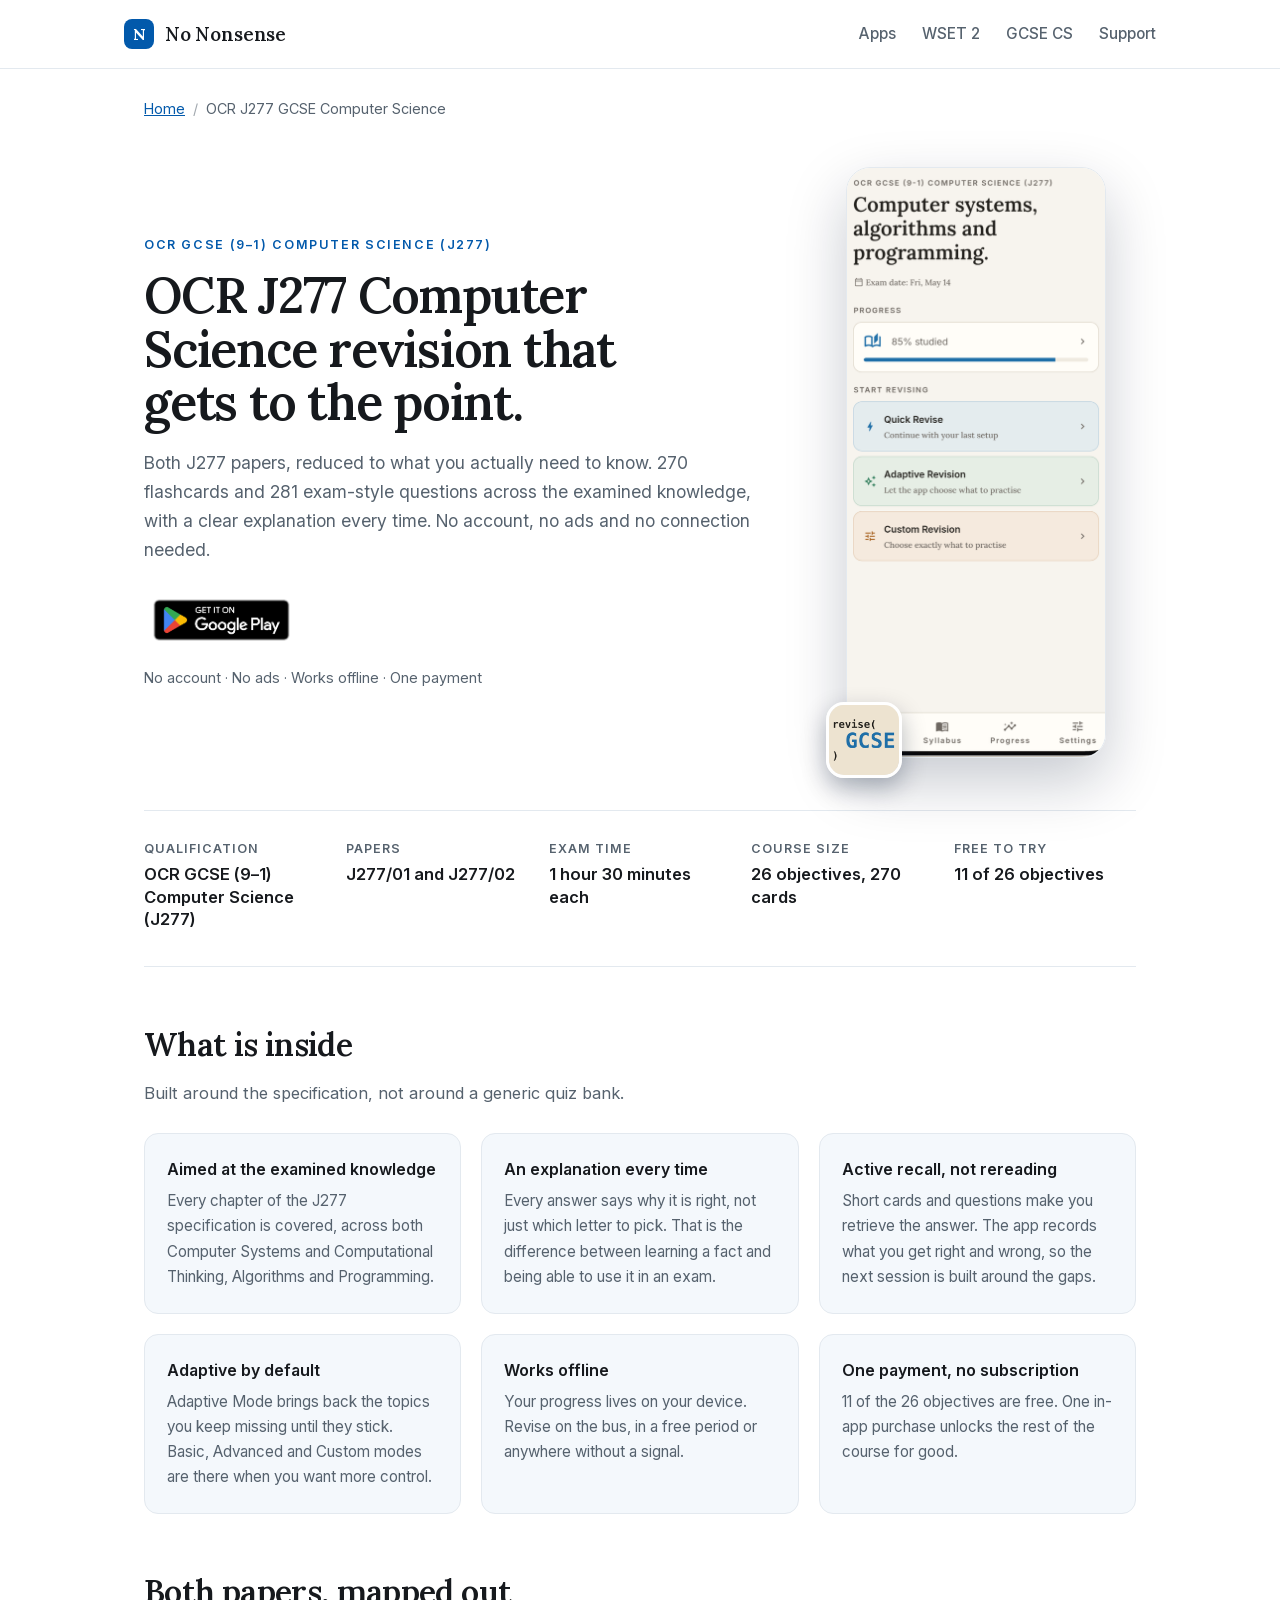
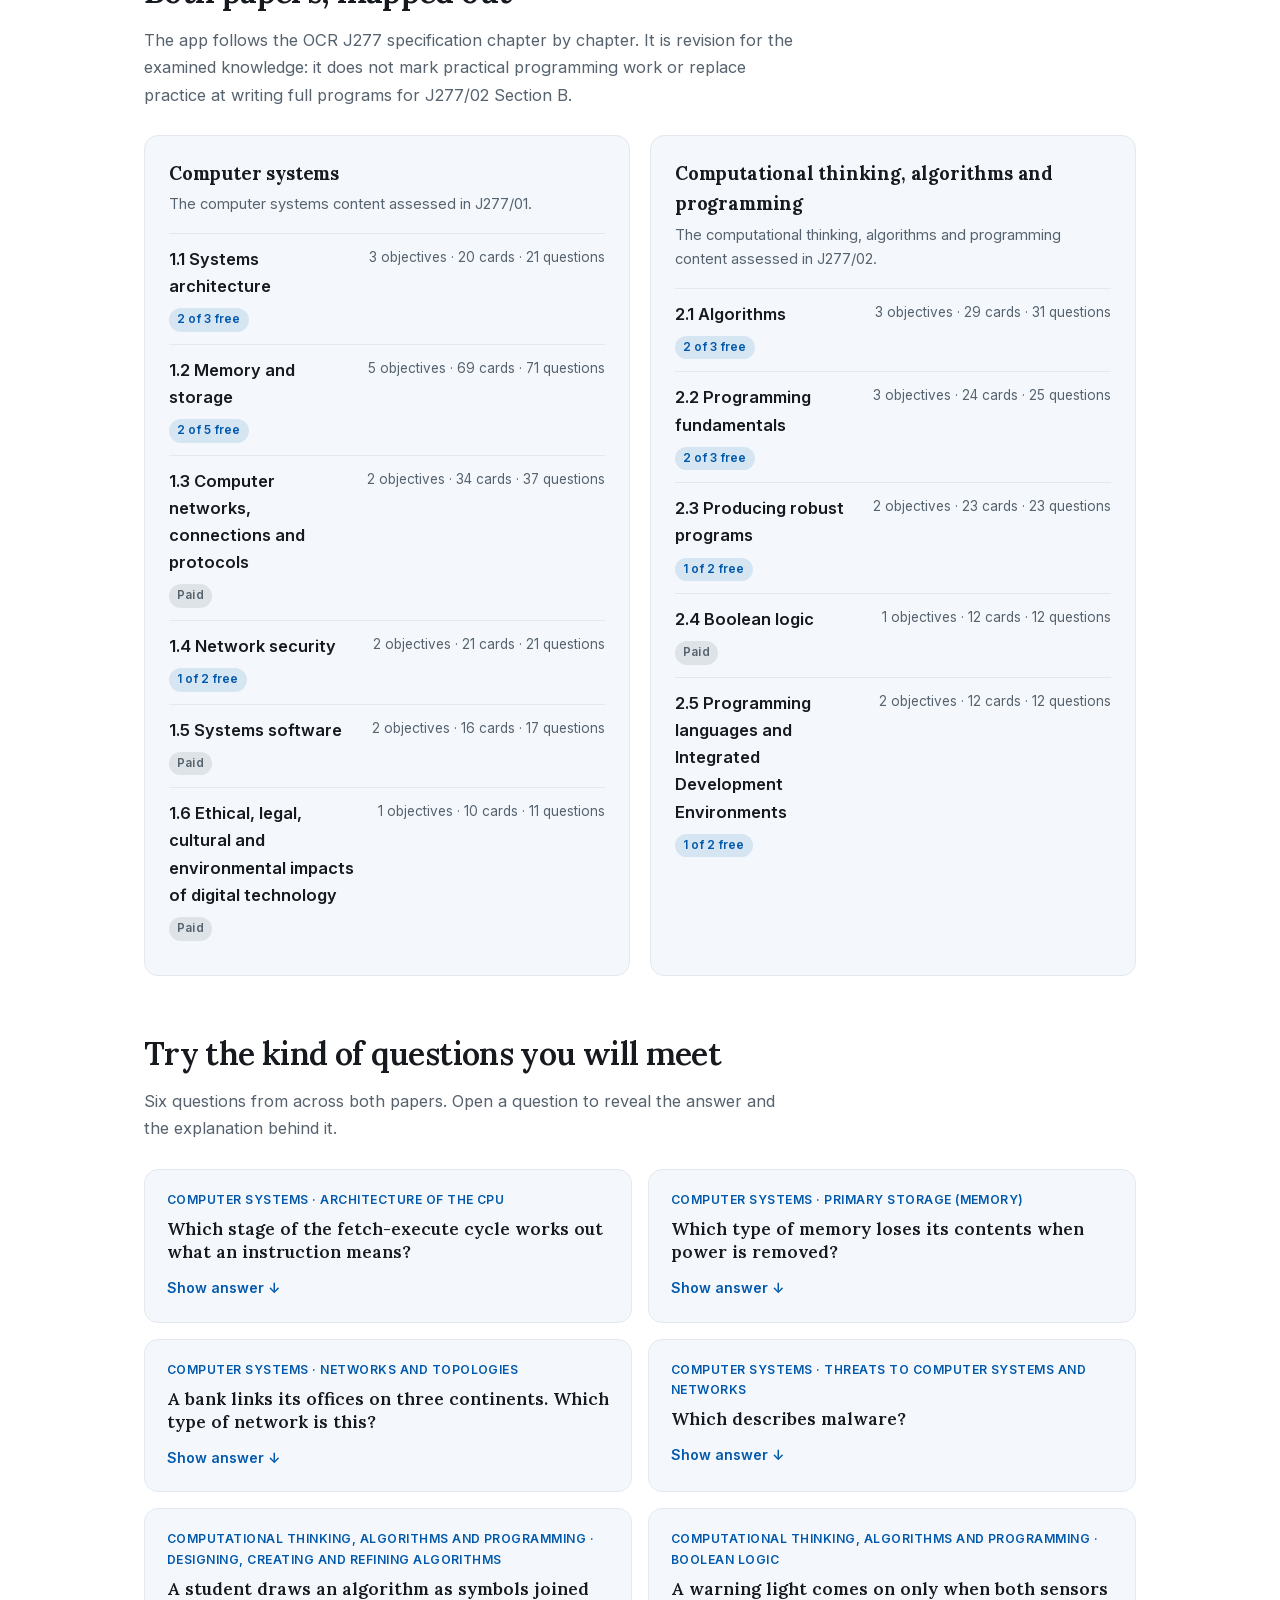
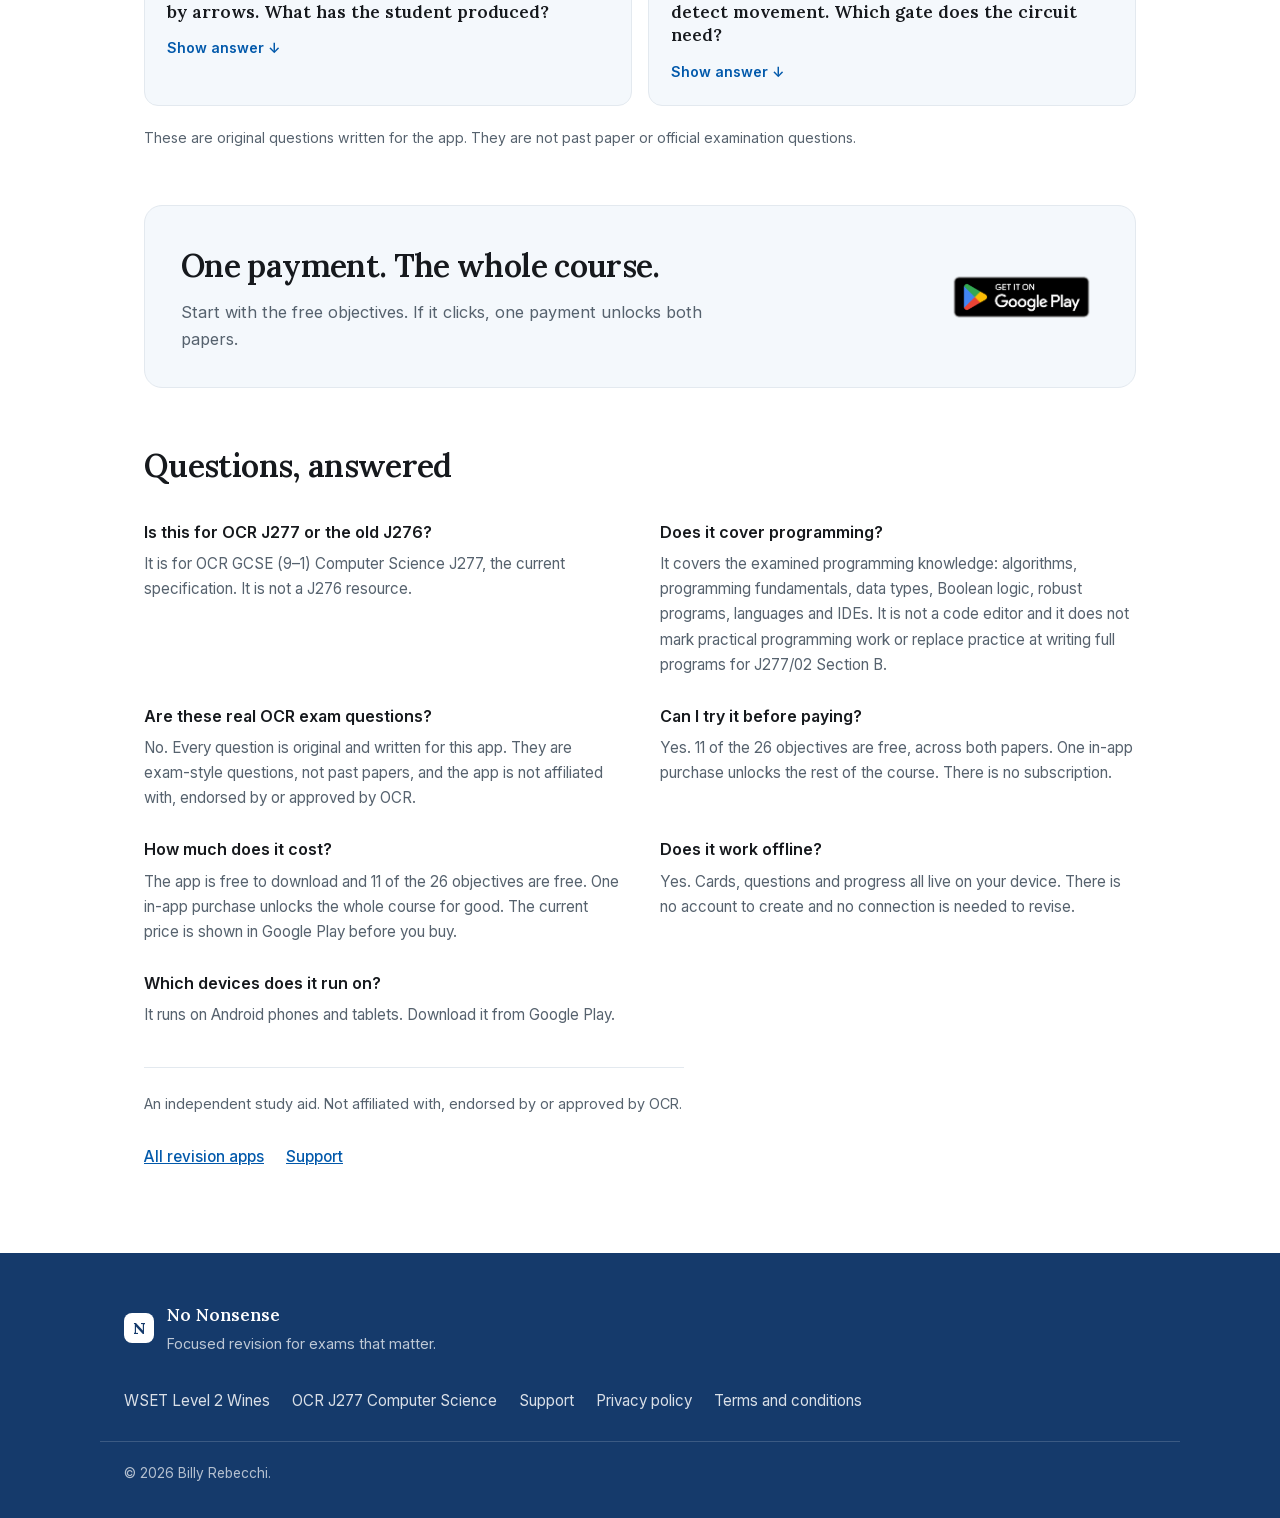
==== gcse-computer-science/index.html @ b661dec1 "Publish from revision-app@1eb7962622b7a4297874376b7f591890b1f653c1" ====
<!doctype html>
<html lang="en-GB">
<head>
  <meta charset="utf-8">
  <meta name="viewport" content="width=device-width, initial-scale=1">
  <title>OCR J277 GCSE Computer Science Revision App | No Nonsense</title>
  <meta name="description" content="Revise OCR GCSE Computer Science (J277) with 270 flashcards and 281 exam-style questions, each explained. Covers both papers. 11 of 26 objectives free.">
  <meta name="robots" content="index,follow,max-image-preview:large">
  <meta name="color-scheme" content="light dark">
  <meta name="theme-color" content="#0259ab" media="(prefers-color-scheme: light)">
  <meta name="theme-color" content="#1b1616" media="(prefers-color-scheme: dark)">
  <link rel="canonical" href="https://nononsenserevision.uk/gcse-computer-science/">
  <link rel="alternate" hreflang="en-GB" href="https://nononsenserevision.uk/gcse-computer-science/">

  <meta property="og:type" content="website">
  <meta property="og:site_name" content="No Nonsense Revision">
  <meta property="og:locale" content="en_GB">
  <meta property="og:title" content="OCR J277 GCSE Computer Science Revision App | No Nonsense">
  <meta property="og:description" content="Revise OCR GCSE Computer Science (J277) with 270 flashcards and 281 exam-style questions, each explained. Covers both papers. 11 of 26 objectives free.">
  <meta property="og:url" content="https://nononsenserevision.uk/gcse-computer-science/">
  <meta property="og:image" content="https://nononsenserevision.uk/assets/social/j277.png">
  <meta property="og:image:type" content="image/png">
  <meta property="og:image:width" content="1024">
  <meta property="og:image:height" content="500">
  <meta property="og:image:alt" content="OCR J277 GCSE Computer Science from No Nonsense Revision">
  <meta name="twitter:card" content="summary_large_image">
  <meta name="twitter:title" content="OCR J277 GCSE Computer Science Revision App | No Nonsense">
  <meta name="twitter:description" content="Revise OCR GCSE Computer Science (J277) with 270 flashcards and 281 exam-style questions, each explained. Covers both papers. 11 of 26 objectives free.">
  <meta name="twitter:image" content="https://nononsenserevision.uk/assets/social/j277.png">

  <link rel="preload" href="/assets/fonts/Inter.woff2" as="font" type="font/woff2" crossorigin>
  <link rel="preload" href="/assets/fonts/Lora.woff2" as="font" type="font/woff2" crossorigin>
  <link rel="stylesheet" href="/assets/style.css?v=407eec69">
  <link rel="icon" href="/favicon.ico" sizes="any">
  <link rel="icon" type="image/png" href="/assets/favicon-32.png" sizes="32x32">
  <link rel="apple-touch-icon" href="/assets/apple-touch-icon.png">
  <script type="application/ld+json">{"@context":"https://schema.org","@graph":[{"@type":"BreadcrumbList","itemListElement":[{"@type":"ListItem","position":1,"name":"Home","item":"https://nononsenserevision.uk/"},{"@type":"ListItem","position":2,"name":"OCR J277 GCSE Computer Science","item":"https://nononsenserevision.uk/gcse-computer-science/"}]},{"@type":"SoftwareApplication","name":"OCR J277 GCSE Computer Science","applicationCategory":"EducationalApplication","applicationSubCategory":"Revision","operatingSystem":"Android","url":"https://nononsenserevision.uk/gcse-computer-science/","description":"Revise OCR GCSE Computer Science (J277) with 270 flashcards and 281 exam-style questions, each explained. Covers both papers. 11 of 26 objectives free.","inLanguage":"en-GB","image":"https://nononsenserevision.uk/assets/social/j277.png","publisher":{"@id":"https://nononsenserevision.uk/#organisation"},"offers":{"@type":"Offer","price":"0.99","priceCurrency":"GBP","description":"One-off in-app purchase that unlocks the complete course. No subscription."}},{"@type":"FAQPage","mainEntity":[{"@type":"Question","name":"Is this for OCR J277 or the old J276?","acceptedAnswer":{"@type":"Answer","text":"It is for OCR GCSE (9–1) Computer Science J277, the current specification. It is not a J276 resource."}},{"@type":"Question","name":"Does it cover programming?","acceptedAnswer":{"@type":"Answer","text":"It covers the examined programming knowledge: algorithms, programming fundamentals, data types, Boolean logic, robust programs, languages and IDEs. It is not a code editor and it does not mark practical programming work or replace practice at writing full programs for J277/02 Section B."}},{"@type":"Question","name":"Are these real OCR exam questions?","acceptedAnswer":{"@type":"Answer","text":"No. Every question is original and written for this app. They are exam-style questions, not past papers, and the app is not affiliated with, endorsed by or approved by OCR."}},{"@type":"Question","name":"Can I try it before paying?","acceptedAnswer":{"@type":"Answer","text":"Yes. 11 of the 26 objectives are free, across both papers. One in-app purchase unlocks the rest of the course. There is no subscription."}},{"@type":"Question","name":"How much does it cost?","acceptedAnswer":{"@type":"Answer","text":"The app is free to download and 11 of the 26 objectives are free. One in-app purchase unlocks the whole course for good. The current price is shown in Google Play before you buy."}},{"@type":"Question","name":"Does it work offline?","acceptedAnswer":{"@type":"Answer","text":"Yes. Cards, questions and progress all live on your device. There is no account to create and no connection is needed to revise."}},{"@type":"Question","name":"Which devices does it run on?","acceptedAnswer":{"@type":"Answer","text":"It runs on Android phones and tablets. Download it from Google Play."}}]}]}</script>
</head>
<body>
  <a class="skip-link" href="#main">Skip to content</a>

  <header class="masthead">
    <div class="shell masthead-inner">
      <a class="wordmark" href="/">
        <span class="wordmark-mark" aria-hidden="true"></span>
        <span>No Nonsense</span>
      </a>
      <nav class="masthead-nav" aria-label="Primary">
        <a href="/#apps">Apps</a>
        <a href="/wset2/">WSET 2</a>
        <a href="/gcse-computer-science/">GCSE CS</a>
        <a href="/support/">Support</a>
      </nav>
    </div>
  </header>

  <main id="main">
<article class="product">
  <nav class="breadcrumb" aria-label="Breadcrumb">
    <ol>
      <li><a href="https://nononsenserevision.uk/">Home</a></li>
      <li aria-current="page">OCR J277 GCSE Computer Science</li>
    </ol>
  </nav>

  <header class="product-hero">
    <div class="product-hero-copy">
      <p class="eyebrow">OCR GCSE (9–1) Computer Science (J277)</p>
      <h1>OCR J277 Computer Science revision that gets to the point.</h1>
      <p class="product-intro">Both J277 papers, reduced to what you actually need to know. 270 flashcards and 281 exam-style questions across the examined knowledge, with a clear explanation every time. No account, no ads and no connection needed.</p>
      <div class="product-actions">
        <a class="app-badge play" href="https://play.google.com/store/apps/details?id=uk.co.thebillington.gcse" rel="noopener">
          <img src="/assets/badges/google-play.png?v=407eec69" alt="Get OCR J277 GCSE Computer Science on Google Play" height="60">
        </a>
      </div>
      <p class="product-proof">No account · No ads · Works offline · One payment</p>
    </div>
    <div class="product-mark">
      <img class="product-shot" src="/assets/screenshots/j277-home.png?v=407eec69" alt="Screenshot of OCR J277 GCSE Computer Science" width="520" height="1187">
      <img class="product-icon" src="/assets/icons/j277.png?v=407eec69" alt="" width="76" height="76">
    </div>
  </header>

  <section class="product-facts" aria-label="Key facts">
    <dl>
          <div>
            <dt>Qualification</dt>
            <dd>OCR GCSE (9–1) Computer Science (J277)</dd>
          </div>
          <div>
            <dt>Papers</dt>
            <dd>J277/01 and J277/02</dd>
          </div>
          <div>
            <dt>Exam time</dt>
            <dd>1 hour 30 minutes each</dd>
          </div>
          <div>
            <dt>Course size</dt>
            <dd>26 objectives, 270 cards</dd>
          </div>
          <div>
            <dt>Free to try</dt>
            <dd>11 of 26 objectives</dd>
          </div>
    </dl>
  </section>

  <section class="product-section" id="whats-inside">
    <div class="product-section-head">
      <h2>What is inside</h2>
      <p>Built around the specification, not around a generic quiz bank.</p>
    </div>
    <ul class="feature-grid">
        <li>
          <h3>Aimed at the examined knowledge</h3>
          <p>Every chapter of the J277 specification is covered, across both Computer Systems and Computational Thinking, Algorithms and Programming.</p>
        </li>
        <li>
          <h3>An explanation every time</h3>
          <p>Every answer says why it is right, not just which letter to pick. That is the difference between learning a fact and being able to use it in an exam.</p>
        </li>
        <li>
          <h3>Active recall, not rereading</h3>
          <p>Short cards and questions make you retrieve the answer. The app records what you get right and wrong, so the next session is built around the gaps.</p>
        </li>
        <li>
          <h3>Adaptive by default</h3>
          <p>Adaptive Mode brings back the topics you keep missing until they stick. Basic, Advanced and Custom modes are there when you want more control.</p>
        </li>
        <li>
          <h3>Works offline</h3>
          <p>Your progress lives on your device. Revise on the bus, in a free period or anywhere without a signal.</p>
        </li>
        <li>
          <h3>One payment, no subscription</h3>
          <p>11 of the 26 objectives are free. One in-app purchase unlocks the rest of the course for good.</p>
        </li>
    </ul>
  </section>

  <section class="product-section" id="syllabus">
    <div class="product-section-head">
      <h2>Both papers, mapped out</h2>
      <p>The app follows the OCR J277 specification chapter by chapter. It is revision for the examined knowledge: it does not mark practical programming work or replace practice at writing full programs for J277/02 Section B.</p>
    </div>
    <div class="syllabus-grid">
      <section class="syllabus-section">
        <h3>Computer systems</h3>
        <p class="syllabus-subtitle">The computer systems content assessed in J277/01.</p>
        <ul class="syllabus-list">
            <li>
              <span class="syllabus-name">1.1 Systems architecture</span>
              <span class="syllabus-count">3 objectives · 20 cards · 21 questions</span>
              <span class="syllabus-badge free">2 of 3 free</span>
            </li>
            <li>
              <span class="syllabus-name">1.2 Memory and storage</span>
              <span class="syllabus-count">5 objectives · 69 cards · 71 questions</span>
              <span class="syllabus-badge free">2 of 5 free</span>
            </li>
            <li>
              <span class="syllabus-name">1.3 Computer networks, connections and protocols</span>
              <span class="syllabus-count">2 objectives · 34 cards · 37 questions</span>
              <span class="syllabus-badge paid">Paid</span>
            </li>
            <li>
              <span class="syllabus-name">1.4 Network security</span>
              <span class="syllabus-count">2 objectives · 21 cards · 21 questions</span>
              <span class="syllabus-badge free">1 of 2 free</span>
            </li>
            <li>
              <span class="syllabus-name">1.5 Systems software</span>
              <span class="syllabus-count">2 objectives · 16 cards · 17 questions</span>
              <span class="syllabus-badge paid">Paid</span>
            </li>
            <li>
              <span class="syllabus-name">1.6 Ethical, legal, cultural and environmental impacts of digital technology</span>
              <span class="syllabus-count">1 objectives · 10 cards · 11 questions</span>
              <span class="syllabus-badge paid">Paid</span>
            </li>
        </ul>
      </section>
      <section class="syllabus-section">
        <h3>Computational thinking, algorithms and programming</h3>
        <p class="syllabus-subtitle">The computational thinking, algorithms and programming content assessed in J277/02.</p>
        <ul class="syllabus-list">
            <li>
              <span class="syllabus-name">2.1 Algorithms</span>
              <span class="syllabus-count">3 objectives · 29 cards · 31 questions</span>
              <span class="syllabus-badge free">2 of 3 free</span>
            </li>
            <li>
              <span class="syllabus-name">2.2 Programming fundamentals</span>
              <span class="syllabus-count">3 objectives · 24 cards · 25 questions</span>
              <span class="syllabus-badge free">2 of 3 free</span>
            </li>
            <li>
              <span class="syllabus-name">2.3 Producing robust programs</span>
              <span class="syllabus-count">2 objectives · 23 cards · 23 questions</span>
              <span class="syllabus-badge free">1 of 2 free</span>
            </li>
            <li>
              <span class="syllabus-name">2.4 Boolean logic</span>
              <span class="syllabus-count">1 objectives · 12 cards · 12 questions</span>
              <span class="syllabus-badge paid">Paid</span>
            </li>
            <li>
              <span class="syllabus-name">2.5 Programming languages and Integrated Development Environments</span>
              <span class="syllabus-count">2 objectives · 12 cards · 12 questions</span>
              <span class="syllabus-badge free">1 of 2 free</span>
            </li>
        </ul>
      </section>
    </div>
  </section>

  <section class="product-section" id="sample-questions">
    <div class="product-section-head">
      <h2>Try the kind of questions you will meet</h2>
      <p>Six questions from across both papers. Open a question to reveal the answer and the explanation behind it.</p>
    </div>
    <div class="sample-list">
      <details class="sample-question">
        <summary>
          <span class="sample-topic">Computer systems · Architecture of the CPU</span>
          <span class="sample-prompt">Which stage of the fetch-execute cycle works out what an instruction means?</span>
          <span class="sample-reveal">Show answer</span>
        </summary>
        <ol class="sample-answers" type="A">
            <li>Store</li>
            <li>Execute</li>
            <li class="is-correct">Decode<span class="sample-tick">Correct</span></li>
            <li>Fetch</li>
        </ol>
        <p class="sample-why"><strong>Why:</strong> The fetch-execute cycle has three stages: fetch the next instruction from memory, decode it to work out what it means, and execute it.</p>
      </details>
      <details class="sample-question">
        <summary>
          <span class="sample-topic">Computer systems · Primary storage (memory)</span>
          <span class="sample-prompt">Which type of memory loses its contents when power is removed?</span>
          <span class="sample-reveal">Show answer</span>
        </summary>
        <ol class="sample-answers" type="A">
            <li>Non-volatile memory</li>
            <li class="is-correct">Volatile memory<span class="sample-tick">Correct</span></li>
            <li>Secondary storage</li>
            <li>ROM</li>
        </ol>
        <p class="sample-why"><strong>Why:</strong> Volatile memory loses its contents when the computer is switched off. RAM is the main example.</p>
      </details>
      <details class="sample-question">
        <summary>
          <span class="sample-topic">Computer systems · Networks and topologies</span>
          <span class="sample-prompt">A bank links its offices on three continents. Which type of network is this?</span>
          <span class="sample-reveal">Show answer</span>
        </summary>
        <ol class="sample-answers" type="A">
            <li>A star network with one central switch</li>
            <li>A local area network on a single site</li>
            <li>A peer-to-peer network of two computers</li>
            <li class="is-correct">A wide area network, linking distant sites<span class="sample-tick">Correct</span></li>
        </ol>
        <p class="sample-why"><strong>Why:</strong> A local area network covers a single site, such as a school, while a wide area network spans a large geographical area, such as branches across a country.</p>
      </details>
      <details class="sample-question">
        <summary>
          <span class="sample-topic">Computer systems · Threats to computer systems and networks</span>
          <span class="sample-prompt">Which describes malware?</span>
          <span class="sample-reveal">Show answer</span>
        </summary>
        <ol class="sample-answers" type="A">
            <li>A rule that controls who may use a network</li>
            <li class="is-correct">Software written to harm, disrupt or steal data<span class="sample-tick">Correct</span></li>
            <li>Hardware that connects a computer to a network</li>
            <li>Software that keeps a computer&#x27;s files tidy</li>
        </ol>
        <p class="sample-why"><strong>Why:</strong> Malware is software designed to cause harm, disrupt a system or steal data. Viruses, trojans, spyware, keyloggers, adware and ransomware are all forms of malware.</p>
      </details>
      <details class="sample-question">
        <summary>
          <span class="sample-topic">Computational thinking, algorithms and programming · Designing, creating and refining algorithms</span>
          <span class="sample-prompt">A student draws an algorithm as symbols joined by arrows. What has the student produced?</span>
          <span class="sample-reveal">Show answer</span>
        </summary>
        <ol class="sample-answers" type="A">
            <li>A structure diagram</li>
            <li>A trace table</li>
            <li class="is-correct">A flowchart<span class="sample-tick">Correct</span></li>
            <li>Pseudocode</li>
        </ol>
        <p class="sample-why"><strong>Why:</strong> A flowchart represents an algorithm as a diagram of standard symbols joined by arrows, so the order of the steps can be seen.</p>
      </details>
      <details class="sample-question">
        <summary>
          <span class="sample-topic">Computational thinking, algorithms and programming · Boolean logic</span>
          <span class="sample-prompt">A warning light comes on only when both sensors detect movement. Which gate does the circuit need?</span>
          <span class="sample-reveal">Show answer</span>
        </summary>
        <ol class="sample-answers" type="A">
            <li class="is-correct">An AND gate, because both inputs must be 1<span class="sample-tick">Correct</span></li>
            <li>A NOT gate, because it inverts its one input</li>
            <li>An OR gate, because one input being 1 is enough</li>
            <li>No gate, because the sensors already send a digital signal</li>
        </ol>
        <p class="sample-why"><strong>Why:</strong> An AND gate outputs 1 only when all of its inputs are 1, and outputs 0 for every other combination of inputs.</p>
      </details>
    </div>
    <p class="sample-note">These are original questions written for the app. They are not past paper or official examination questions.</p>
  </section>

  <section class="product-section product-cta">
    <div>
      <h2>One payment. The whole course.</h2>
      <p>Start with the free objectives. If it clicks, one payment unlocks both papers.</p>
    </div>
    <div class="product-actions">
        <a class="app-badge play" href="https://play.google.com/store/apps/details?id=uk.co.thebillington.gcse" rel="noopener">
          <img src="/assets/badges/google-play.png?v=407eec69" alt="Get OCR J277 GCSE Computer Science on Google Play" height="60">
        </a>
    </div>
  </section>

  <section class="product-section" id="faq">
    <div class="product-section-head">
      <h2>Questions, answered</h2>
    </div>
    <div class="faq">
      <div class="faq-item">
        <h3>Is this for OCR J277 or the old J276?</h3>
        <p>It is for OCR GCSE (9–1) Computer Science J277, the current specification. It is not a J276 resource.</p>
      </div>
      <div class="faq-item">
        <h3>Does it cover programming?</h3>
        <p>It covers the examined programming knowledge: algorithms, programming fundamentals, data types, Boolean logic, robust programs, languages and IDEs. It is not a code editor and it does not mark practical programming work or replace practice at writing full programs for J277/02 Section B.</p>
      </div>
      <div class="faq-item">
        <h3>Are these real OCR exam questions?</h3>
        <p>No. Every question is original and written for this app. They are exam-style questions, not past papers, and the app is not affiliated with, endorsed by or approved by OCR.</p>
      </div>
      <div class="faq-item">
        <h3>Can I try it before paying?</h3>
        <p>Yes. 11 of the 26 objectives are free, across both papers. One in-app purchase unlocks the rest of the course. There is no subscription.</p>
      </div>
      <div class="faq-item">
        <h3>How much does it cost?</h3>
        <p>The app is free to download and 11 of the 26 objectives are free. One in-app purchase unlocks the whole course for good. The current price is shown in Google Play before you buy.</p>
      </div>
      <div class="faq-item">
        <h3>Does it work offline?</h3>
        <p>Yes. Cards, questions and progress all live on your device. There is no account to create and no connection is needed to revise.</p>
      </div>
      <div class="faq-item">
        <h3>Which devices does it run on?</h3>
        <p>It runs on Android phones and tablets. Download it from Google Play.</p>
      </div>
    </div>
  </section>

  <p class="app-disclaimer product-disclaimer">An independent study aid. Not affiliated with, endorsed by or approved by OCR.</p>

  <nav class="product-footer-nav" aria-label="More from No Nonsense">
    <a href="https://nononsenserevision.uk/">All revision apps</a>
    <a href="https://nononsenserevision.uk/support/">Support</a>
  </nav>
</article>

  </main>

  <footer class="footer">
    <div class="shell footer-inner">
      <div class="footer-brand">
        <span class="wordmark-mark" aria-hidden="true"></span>
        <div>
          <p class="footer-name">No Nonsense</p>
          <p class="footer-tag">Focused revision for exams that matter.</p>
        </div>
      </div>
      <nav class="footer-nav" aria-label="Footer">
        <a href="/wset2/">WSET Level 2 Wines</a>
        <a href="/gcse-computer-science/">OCR J277 Computer Science</a>
        <a href="/support/">Support</a>
        <a href="/privacy/">Privacy policy</a>
        <a href="/terms/">Terms and conditions</a>
      </nav>
    </div>
    <div class="shell footer-legal">
      <p>&copy; 2026 Billy Rebecchi.</p>
    </div>
  </footer>
</body>
</html>
---- assets/style.css ----
/* No Nonsense — the series site.
   Type and colour come from the app itself: Lora for display, Inter for text,
   the icon blue for light mode and the icon navy for dark mode. */

@font-face {
  font-family: "Lora";
  src: url("/assets/fonts/Lora.woff2") format("woff2");
  font-weight: 400 700;
  font-display: swap;
}

@font-face {
  font-family: "Inter";
  src: url("/assets/fonts/Inter.woff2") format("woff2");
  font-weight: 400 600;
  font-display: swap;
}

:root {
  --brand: #0259ab;
  --brand-deep: #01437c;
  --navy: #153a6b;
  --ink: #16191d;
  --muted: #56626e;
  --line: #e3e9ef;
  --paper: #ffffff;
  --wash: #f4f8fc;
  --on-brand: #ffffff;
  --shadow: 0 1px 2px rgba(16, 24, 40, .04), 0 12px 32px rgba(16, 24, 40, .06);
  --radius: 18px;
  --shell: 1080px;
}

@media (prefers-color-scheme: dark) {
  :root {
    --brand: #6fb0f0;
    --brand-deep: #4d8fd6;
    --navy: #153a6b;
    --ink: #f3edea;
    --muted: #b9aeac;
    --line: #3a3336;
    --paper: #1b1616;
    --wash: #241e1e;
    --on-brand: #10202f;
    --shadow: 0 1px 2px rgba(0, 0, 0, .4), 0 14px 36px rgba(0, 0, 0, .35);
  }
}

*,
*::before,
*::after { box-sizing: border-box; }

html {
  -webkit-text-size-adjust: 100%;
  scroll-behavior: smooth;
}

@media (prefers-reduced-motion: reduce) {
  html { scroll-behavior: auto; }
}

body {
  margin: 0;
  background: var(--paper);
  color: var(--ink);
  font-family: "Inter", -apple-system, BlinkMacSystemFont, "Segoe UI", Roboto, sans-serif;
  font-size: 1.03rem;
  line-height: 1.65;
  -webkit-font-smoothing: antialiased;
}

img { max-width: 100%; height: auto; }

a { color: var(--brand); }

.shell {
  width: 100%;
  max-width: var(--shell);
  margin: 0 auto;
  padding: 0 24px;
}

.skip-link {
  position: absolute;
  left: -9999px;
  top: 0;
  background: var(--paper);
  color: var(--ink);
  padding: 12px 18px;
  border-radius: 0 0 10px 0;
  z-index: 10;
}

.skip-link:focus { left: 0; }

:focus-visible {
  outline: 3px solid var(--brand);
  outline-offset: 3px;
  border-radius: 4px;
}

/* ---------- masthead ---------- */

.masthead {
  position: sticky;
  top: 0;
  z-index: 5;
  background: color-mix(in srgb, var(--paper) 88%, transparent);
  backdrop-filter: saturate(180%) blur(12px);
  border-bottom: 1px solid var(--line);
}

.masthead-inner {
  display: flex;
  align-items: center;
  justify-content: space-between;
  gap: 24px;
  min-height: 68px;
}

.wordmark {
  display: inline-flex;
  align-items: center;
  gap: 11px;
  font-family: "Lora", Georgia, serif;
  font-weight: 600;
  font-size: 1.16rem;
  letter-spacing: -0.01em;
  color: var(--ink);
  text-decoration: none;
}

.wordmark-mark {
  display: grid;
  place-items: center;
  width: 30px;
  height: 30px;
  border-radius: 8px;
  background: var(--brand);
  color: #fff;
  font-family: "Lora", Georgia, serif;
  font-weight: 700;
  font-size: 1rem;
  line-height: 1;
}

.wordmark-mark::before { content: "N"; }

.masthead-nav { display: flex; gap: 26px; }

.masthead-nav a {
  color: var(--muted);
  text-decoration: none;
  font-size: .95rem;
  font-weight: 500;
}

.masthead-nav a:hover { color: var(--ink); }

/* ---------- hero ---------- */

.hero {
  background:
    radial-gradient(120% 140% at 12% 0%, rgba(255, 255, 255, .16), transparent 55%),
    linear-gradient(155deg, #0259ab 0%, #01437c 100%);
  color: #fff;
  padding: 78px 0 84px;
}

.hero-inner {
  display: grid;
  grid-template-columns: minmax(0, 1.05fr) minmax(0, 340px);
  align-items: center;
  gap: 56px;
}

.eyebrow {
  margin: 0 0 18px;
  text-transform: uppercase;
  letter-spacing: .13em;
  font-size: .78rem;
  font-weight: 600;
  opacity: .82;
}

.hero h1 {
  margin: 0 0 20px;
  font-family: "Lora", Georgia, serif;
  font-weight: 600;
  font-size: clamp(2.05rem, 4.6vw, 3.35rem);
  line-height: 1.08;
  letter-spacing: -0.025em;
  max-width: 15ch;
}

.hero-intro {
  margin: 0 0 28px;
  font-size: 1.12rem;
  line-height: 1.6;
  max-width: 52ch;
  opacity: .94;
}

.hero-proof {
  margin: 0;
  font-size: .88rem;
  font-weight: 500;
  letter-spacing: .01em;
  opacity: .8;
}

.hero-mark {
  position: relative;
  justify-self: end;
  width: 340px;
  height: 250px;
}

.hero-mark img {
  position: absolute;
  display: block;
  border-radius: 46px;
  box-shadow: 0 28px 60px rgba(4, 20, 45, .45);
}

.hero-mark .hero-app-primary {
  top: 0;
  left: 0;
  width: 225px;
  height: 225px;
  transform: rotate(-4deg);
}

.hero-mark .hero-app-secondary {
  right: 0;
  bottom: 0;
  width: 110px;
  height: 110px;
  border: 4px solid rgba(255, 255, 255, .9);
  border-radius: 26px;
  transform: rotate(5deg);
}

/* ---------- highlights ---------- */

.highlights { padding: 40px 0 8px; }

.highlight-list {
  list-style: none;
  margin: 0;
  padding: 0;
  display: grid;
  grid-template-columns: repeat(3, minmax(0, 1fr));
  gap: 20px;
}

.highlight-list li {
  background: var(--wash);
  border: 1px solid var(--line);
  border-radius: 14px;
  padding: 20px 22px;
}

.highlight-list h2 {
  margin: 0 0 6px;
  font-size: 1rem;
  font-weight: 600;
  letter-spacing: -0.005em;
}

.highlight-list p {
  margin: 0;
  color: var(--muted);
  font-size: .95rem;
}

/* ---------- apps ---------- */

.apps { padding: 64px 0 76px; }

.section-title {
  margin: 0 0 28px;
  font-family: "Lora", Georgia, serif;
  font-weight: 600;
  font-size: clamp(1.45rem, 2.6vw, 1.9rem);
  letter-spacing: -0.02em;
}

.app-grid {
  display: grid;
  grid-template-columns: repeat(2, minmax(0, 1fr));
  gap: 24px;
  align-items: start;
}

.app {
  width: 100%;
  margin: 0;
  text-align: left;
  background: var(--wash);
  border: 1px solid var(--line);
  border-radius: var(--radius);
  padding: 24px;
  box-shadow: var(--shadow);
}

.app-shot {
  position: relative;
  width: 100%;
  max-width: 200px;
  margin: 0 auto 20px;
}

.app-shot img {
  display: block;
  width: 100%;
  height: auto;
  border-radius: 16px;
  border: 1px solid var(--line);
}

.app-shot img.app-logo {
  position: absolute;
  bottom: -18px;
  left: -18px;
  width: 64px;
  height: 64px;
  border-radius: 16px;
  border: 3px solid var(--paper);
  box-shadow: 0 10px 24px rgba(4, 20, 45, .3);
}

.app-name {
  margin: 0 0 4px;
  font-family: "Lora", Georgia, serif;
  font-weight: 600;
  font-size: 1.5rem;
  letter-spacing: -0.02em;
  line-height: 1.2;
}

.app-name a {
  color: inherit;
  text-decoration: none;
}

.app-name a:hover { text-decoration: underline; text-underline-offset: 4px; }

.app-summary {
  margin: 0 0 10px;
  color: var(--brand);
  font-weight: 500;
}

.app-description {
  margin: 0;
  max-width: 60ch;
}

.app-points {
  margin: 18px 0 0;
  padding: 0;
  list-style: none;
  max-width: 60ch;
}

.app-points li {
  position: relative;
  padding-left: 22px;
  margin-bottom: 8px;
}

.app-points li::before {
  content: "";
  position: absolute;
  left: 0;
  top: 0.62em;
  width: 10px;
  height: 2px;
  background: var(--brand);
}

.app-disclaimer {
  margin: 18px 0 0;
  max-width: 60ch;
  color: var(--muted);
  font-size: 0.9rem;
}

.app-badges {
  display: flex;
  flex-wrap: wrap;
  align-items: center;
  justify-content: flex-start;
  gap: 16px;
  margin-top: 24px;
}

.app-badge {
  display: inline-block;
  line-height: 0;
  border-radius: 8px;
  transition: opacity .15s ease;
}

.app-badge:hover { opacity: .82; }

/* Sized by height, because the two official files carry different padding.
   Apple's badge has none, so it is 40px tall. Google's file is 646x250 with
   82px of transparent padding, so its visible content is only 67% of the
   height: at 60px the visible badge is 40px, matching Apple's exactly. */
.app-badge img {
  height: 40px;
  width: auto;
}

.app-badge.play img { height: 60px; }

.app-more {
  margin: 18px 0 0;
  font-weight: 600;
}

.app-more a { text-underline-offset: 3px; }

/* ---------- series note ---------- */

.series-note {
  padding: 8px 0 72px;
}

.series-note h2 {
  margin: 0 0 10px;
  font-family: "Lora", Georgia, serif;
  font-weight: 600;
  font-size: clamp(1.45rem, 2.6vw, 1.9rem);
  letter-spacing: -0.02em;
}

.series-note p {
  margin: 0;
  max-width: 68ch;
  color: var(--muted);
}

/* ---------- product pages ---------- */

.product {
  max-width: 1040px;
  margin: 0 auto;
  padding: 28px 24px 84px;
}

.breadcrumb ol {
  display: flex;
  flex-wrap: wrap;
  gap: 8px;
  margin: 0 0 34px;
  padding: 0;
  list-style: none;
  color: var(--muted);
  font-size: .9rem;
}

.breadcrumb li + li::before {
  content: "/";
  margin-right: 8px;
  opacity: .55;
}

.product-hero {
  display: grid;
  grid-template-columns: minmax(0, 1.15fr) minmax(0, 320px);
  gap: 56px;
  align-items: center;
  padding: 12px 0 52px;
  border-bottom: 1px solid var(--line);
}

.product-hero .eyebrow {
  margin: 0 0 14px;
  color: var(--brand);
  opacity: 1;
}

.product-hero h1 {
  margin: 0 0 18px;
  font-family: "Lora", Georgia, serif;
  font-weight: 600;
  font-size: clamp(2rem, 4.4vw, 3.1rem);
  line-height: 1.08;
  letter-spacing: -0.025em;
  max-width: 18ch;
}

.product-intro {
  margin: 0 0 26px;
  max-width: 58ch;
  font-size: 1.1rem;
  color: var(--muted);
}

.product-actions {
  display: flex;
  flex-wrap: wrap;
  align-items: center;
  gap: 16px;
}

.product-proof {
  margin: 16px 0 0;
  color: var(--muted);
  font-size: .9rem;
}

.product-mark {
  position: relative;
  justify-self: center;
  width: 100%;
  max-width: 260px;
}

.product-shot {
  display: block;
  width: 100%;
  height: auto;
  border-radius: 24px;
  border: 1px solid var(--line);
  box-shadow: 0 24px 60px rgba(4, 20, 45, .22);
}

.product-icon {
  display: block;
  width: 76px;
  height: 76px;
  border-radius: 18px;
  border: 3px solid var(--paper);
  box-shadow: 0 10px 24px rgba(4, 20, 45, .3);
}

.product-mark .product-icon {
  position: absolute;
  bottom: -20px;
  left: -20px;
}

.product-facts {
  padding: 0 0 8px;
  border-bottom: 1px solid var(--line);
}

.product-facts dl {
  display: grid;
  grid-template-columns: repeat(5, minmax(0, 1fr));
  gap: 20px;
  margin: 28px 0;
}

.product-facts dt {
  margin: 0 0 4px;
  color: var(--muted);
  font-size: .78rem;
  font-weight: 600;
  letter-spacing: .08em;
  text-transform: uppercase;
}

.product-facts dd {
  margin: 0;
  font-weight: 600;
  line-height: 1.35;
}

.product-section {
  padding: 52px 0 0;
}

.product-section-head { margin-bottom: 26px; }

.product-section h2 {
  margin: 0 0 8px;
  font-family: "Lora", Georgia, serif;
  font-weight: 600;
  font-size: clamp(1.5rem, 2.8vw, 2rem);
  letter-spacing: -0.02em;
}

.product-section-head p {
  margin: 0;
  max-width: 66ch;
  color: var(--muted);
}

.feature-grid {
  display: grid;
  grid-template-columns: repeat(3, minmax(0, 1fr));
  gap: 20px;
  margin: 0;
  padding: 0;
  list-style: none;
}

.feature-grid li {
  padding: 22px 22px 24px;
  background: var(--wash);
  border: 1px solid var(--line);
  border-radius: 14px;
}

.feature-grid h3 {
  margin: 0 0 6px;
  font-size: 1rem;
  font-weight: 600;
}

.feature-grid p {
  margin: 0;
  color: var(--muted);
  font-size: .95rem;
}

.syllabus-grid {
  display: grid;
  grid-template-columns: repeat(2, minmax(0, 1fr));
  gap: 20px;
}

.syllabus-section {
  padding: 22px 24px;
  background: var(--wash);
  border: 1px solid var(--line);
  border-radius: 14px;
}

.syllabus-section h3 {
  margin: 0 0 4px;
  font-family: "Lora", Georgia, serif;
  font-size: 1.16rem;
  letter-spacing: -0.01em;
}

.syllabus-subtitle {
  margin: 0 0 16px;
  color: var(--muted);
  font-size: .92rem;
}

.syllabus-list {
  margin: 0;
  padding: 0;
  list-style: none;
}

.syllabus-list li {
  display: grid;
  grid-template-columns: minmax(0, 1fr) auto;
  gap: 3px 12px;
  padding: 12px 0;
  border-top: 1px solid var(--line);
}

.syllabus-name { font-weight: 600; }

.syllabus-count {
  color: var(--muted);
  font-size: .85rem;
  text-align: right;
}

.syllabus-badge {
  grid-column: 1 / -1;
  justify-self: start;
  margin-top: 5px;
  padding: 2px 8px;
  border-radius: 99px;
  font-size: .74rem;
  font-weight: 600;
  letter-spacing: .02em;
}

.syllabus-badge.free {
  background: color-mix(in srgb, var(--brand) 12%, transparent);
  color: var(--brand);
}

.syllabus-badge.paid {
  background: color-mix(in srgb, var(--muted) 14%, transparent);
  color: var(--muted);
}

.sample-list {
  display: grid;
  grid-template-columns: repeat(2, minmax(0, 1fr));
  gap: 16px;
}

.sample-question {
  padding: 20px 22px;
  background: var(--wash);
  border: 1px solid var(--line);
  border-radius: 14px;
}

.sample-question summary {
  display: block;
  cursor: pointer;
  list-style: none;
}

.sample-question summary::-webkit-details-marker { display: none; }

.sample-question summary:focus-visible {
  outline: 3px solid var(--brand);
  outline-offset: 4px;
  border-radius: 4px;
}

.sample-topic {
  display: block;
  margin-bottom: 8px;
  color: var(--brand);
  font-size: .76rem;
  font-weight: 600;
  letter-spacing: .04em;
  text-transform: uppercase;
}

.sample-prompt {
  display: block;
  font-family: "Lora", Georgia, serif;
  font-size: 1.08rem;
  font-weight: 600;
  line-height: 1.35;
}

.sample-reveal {
  display: inline-block;
  margin-top: 12px;
  color: var(--brand);
  font-size: .88rem;
  font-weight: 600;
}

.sample-reveal::after { content: " ↓"; }

.sample-question[open] .sample-reveal { display: none; }

.sample-answers {
  margin: 18px 0 14px;
  padding-left: 22px;
  color: var(--muted);
  font-size: .95rem;
}

.sample-answers li { margin-bottom: 7px; }

.sample-answers li.is-correct {
  color: var(--ink);
  font-weight: 600;
}

.sample-tick {
  display: inline-block;
  margin-left: 8px;
  padding: 1px 7px;
  border-radius: 99px;
  background: color-mix(in srgb, var(--brand) 14%, transparent);
  color: var(--brand);
  font-size: .72rem;
  font-weight: 600;
  vertical-align: middle;
}

.sample-why {
  margin: 0;
  color: var(--muted);
  font-size: .92rem;
}

.sample-note {
  margin: 20px 0 0;
  color: var(--muted);
  font-size: .88rem;
}

.product-cta {
  display: grid;
  grid-template-columns: minmax(0, 1fr) auto;
  gap: 30px;
  align-items: center;
  margin-top: 56px;
  padding: 34px 36px;
  background: var(--wash);
  border: 1px solid var(--line);
  border-radius: var(--radius);
}

.product-cta h2 { margin: 0 0 6px; }

.product-cta p {
  margin: 0;
  max-width: 58ch;
  color: var(--muted);
}

.faq {
  display: grid;
  grid-template-columns: repeat(2, minmax(0, 1fr));
  gap: 26px 40px;
}

.faq-item h3 {
  margin: 0 0 6px;
  font-size: 1rem;
  font-weight: 600;
}

.faq-item p {
  margin: 0;
  color: var(--muted);
  font-size: .95rem;
}

.product-disclaimer {
  margin: 40px 0 0;
  padding-top: 24px;
  border-top: 1px solid var(--line);
}

.product-footer-nav {
  display: flex;
  flex-wrap: wrap;
  gap: 22px;
  margin-top: 28px;
  font-size: .95rem;
  font-weight: 500;
}

.not-found-links {
  margin: 18px 0 0;
  padding-left: 20px;
}

.not-found-links li { margin-bottom: 8px; }

/* ---------- legal ---------- */

/* The legal pages sit directly in the main column rather than in a .shell
   wrapper, so they need centring themselves. Without it the article holds
   the left edge of a wide screen. */
.legal {
  max-width: 760px;
  margin: 0 auto;
  padding: 56px 24px 76px;
}

.legal-head { margin-bottom: 34px; }

.legal h1 {
  margin: 0 0 8px;
  font-family: "Lora", Georgia, serif;
  font-weight: 600;
  font-size: clamp(1.8rem, 4vw, 2.5rem);
  letter-spacing: -0.025em;
  line-height: 1.15;
}

.effective {
  margin: 0;
  color: var(--muted);
  font-size: .92rem;
}

.legal-body h2 {
  margin: 40px 0 10px;
  font-family: "Lora", Georgia, serif;
  font-weight: 600;
  font-size: 1.18rem;
  letter-spacing: -0.015em;
}

.legal-body p { margin: 0 0 14px; }

.legal-body a { text-underline-offset: 3px; }

.legal-contact {
  margin-top: 48px;
  padding: 24px 26px;
  background: var(--wash);
  border: 1px solid var(--line);
  border-radius: 14px;
}

.legal-contact h2 {
  margin: 0 0 6px;
  font-size: 1rem;
  font-weight: 600;
}

.legal-contact p { margin: 0; color: var(--muted); }

/* ---------- support ---------- */

/* The form is the contact path: the email address is deliberately not
   published on this page. */
.support-form-section {
  margin: 0;
}

.support-form-section h2 {
  margin: 0 0 8px;
  font-family: "Lora", Georgia, serif;
  font-weight: 600;
  font-size: 1.35rem;
  letter-spacing: -0.015em;
}

.support-form-intro {
  margin: 0 0 22px;
  color: var(--muted);
}

.support-form {
  display: grid;
  gap: 18px;
}

/* The class sets display:grid, which would otherwise beat the browser's
   [hidden] rule and leave the form (and its button) visible after success. */
.support-form[hidden] { display: none; }

.field-grid {
  display: grid;
  grid-template-columns: repeat(2, minmax(0, 1fr));
  gap: 18px;
}

/* The app field is hidden when ?app= already chose it, leaving the category
   field alone on the row rather than squeezed into half of it. */
.field-grid-single { grid-template-columns: 1fr; }

.field label {
  display: block;
  margin-bottom: 6px;
  font-size: .92rem;
  font-weight: 600;
}

.field input,
.field select,
.field textarea {
  width: 100%;
  padding: 11px 12px;
  border: 1px solid var(--line);
  border-radius: 10px;
  background: var(--paper);
  color: var(--ink);
  font: inherit;
}

.field textarea {
  min-height: 140px;
  resize: vertical;
}

.field input[type="file"] { padding: 9px 12px; }

.field-hint {
  margin: 6px 0 0;
  font-size: .85rem;
  color: var(--muted);
}

.optional {
  color: var(--muted);
  font-size: .85em;
  font-weight: 400;
}

.support-extra {
  padding: 12px 14px;
  border: 1px solid var(--line);
  border-radius: 10px;
}

.support-extra summary {
  cursor: pointer;
  font-size: .92rem;
  font-weight: 600;
}

.support-extra .field-grid { margin-top: 14px; }

/* Off-screen rather than display:none: some bots skip hidden fields. */
.support-honeypot {
  position: absolute;
  left: -9999px;
  width: 1px;
  height: 1px;
  overflow: hidden;
}

.support-consent {
  display: flex;
  gap: 10px;
  align-items: flex-start;
  color: var(--muted);
  font-size: .9rem;
}

.support-consent input { margin-top: 4px; }

.support-submit {
  justify-self: start;
  padding: 13px 22px;
  border: 0;
  border-radius: 10px;
  background: var(--brand);
  color: var(--on-brand);
  font: inherit;
  font-weight: 600;
  cursor: pointer;
}

.support-submit:hover { background: var(--brand-deep); }

.support-submit:disabled {
  opacity: .65;
  cursor: progress;
}

.support-form-status {
  margin: 0;
  min-height: 1.4em;
  color: var(--muted);
}

@media (max-width: 560px) {
  .field-grid { grid-template-columns: 1fr; }
}

/* ---------- footer ---------- */

.footer {
  background: var(--navy);
  color: #fff;
  padding: 48px 0 34px;
}

.footer-inner {
  display: flex;
  flex-wrap: wrap;
  gap: 32px;
  justify-content: space-between;
  align-items: flex-start;
  padding-bottom: 28px;
}

.footer-brand {
  display: flex;
  align-items: center;
  gap: 13px;
}

.footer-brand .wordmark-mark {
  background: #fff;
  color: var(--navy);
}

.footer-name {
  margin: 0;
  font-family: "Lora", Georgia, serif;
  font-weight: 600;
  font-size: 1.08rem;
}

.footer-tag {
  margin: 2px 0 0;
  font-size: .9rem;
  opacity: .72;
}

.footer-nav {
  display: flex;
  flex-wrap: wrap;
  gap: 22px;
}

.footer-nav a {
  color: rgba(255, 255, 255, .84);
  text-decoration: none;
  font-size: .95rem;
}

.footer-nav a:hover { color: #fff; text-decoration: underline; }

.footer-legal {
  border-top: 1px solid rgba(255, 255, 255, .16);
  padding-top: 20px;
}

.footer-legal p {
  margin: 0;
  font-size: .86rem;
  opacity: .68;
}

/* ---------- narrow screens ---------- */

/* Four nav links plus the wordmark do not fit on a phone, and a wrapped
   masthead is better than one that runs off the edge. */
@media (max-width: 560px) {
  .masthead-inner { flex-wrap: wrap; gap: 12px; padding: 14px 0; }
  .masthead-nav { gap: 18px; }
  .masthead-nav a { font-size: .9rem; }
}

@media (max-width: 860px) {
  .app-shot { margin-bottom: 18px; }
  .hero-inner { grid-template-columns: 1fr; gap: 40px; }
  .hero-mark { justify-self: start; width: 300px; height: 220px; }
  .hero-mark .hero-app-primary { width: 200px; height: 200px; }
  .hero-mark .hero-app-secondary { width: 100px; height: 100px; border-width: 3px; border-radius: 24px; }
  .highlight-list { grid-template-columns: 1fr; }
  .app-grid { grid-template-columns: 1fr; }
  .app { padding: 28px 24px; }
  .app-shot { max-width: 258px; }
  .footer-inner { flex-direction: column; }
  .product-hero { grid-template-columns: 1fr; gap: 40px; }
  .product-mark { justify-self: start; }
  .product-facts dl { grid-template-columns: repeat(3, minmax(0, 1fr)); }
  .feature-grid { grid-template-columns: repeat(2, minmax(0, 1fr)); }
  .syllabus-grid { grid-template-columns: 1fr; }
  .sample-list { grid-template-columns: 1fr; }
  .faq { grid-template-columns: 1fr; }
  .product-cta { grid-template-columns: 1fr; }
}

@media (max-width: 560px) {
  .product-facts dl { grid-template-columns: repeat(2, minmax(0, 1fr)); }
  .feature-grid { grid-template-columns: 1fr; }
  .product { padding-left: 20px; padding-right: 20px; }
  .product-cta { padding: 26px 22px; }
}
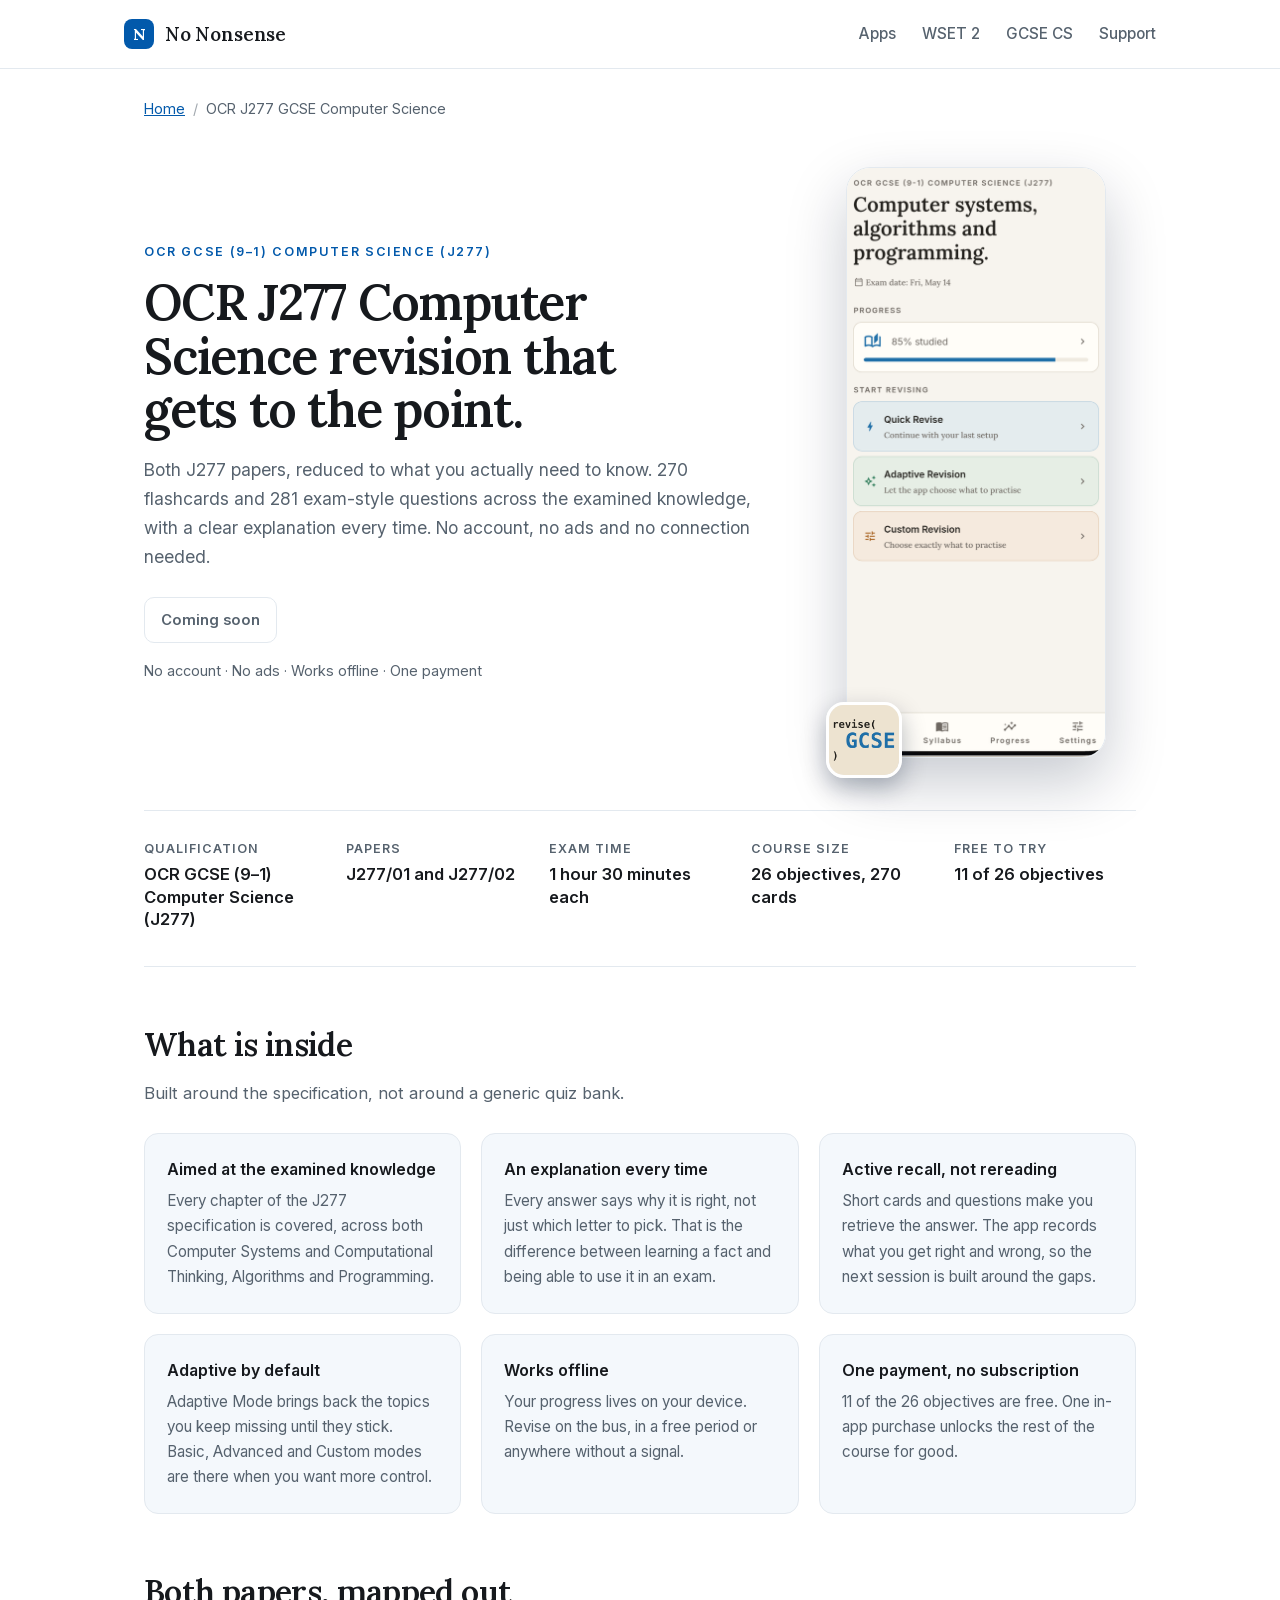
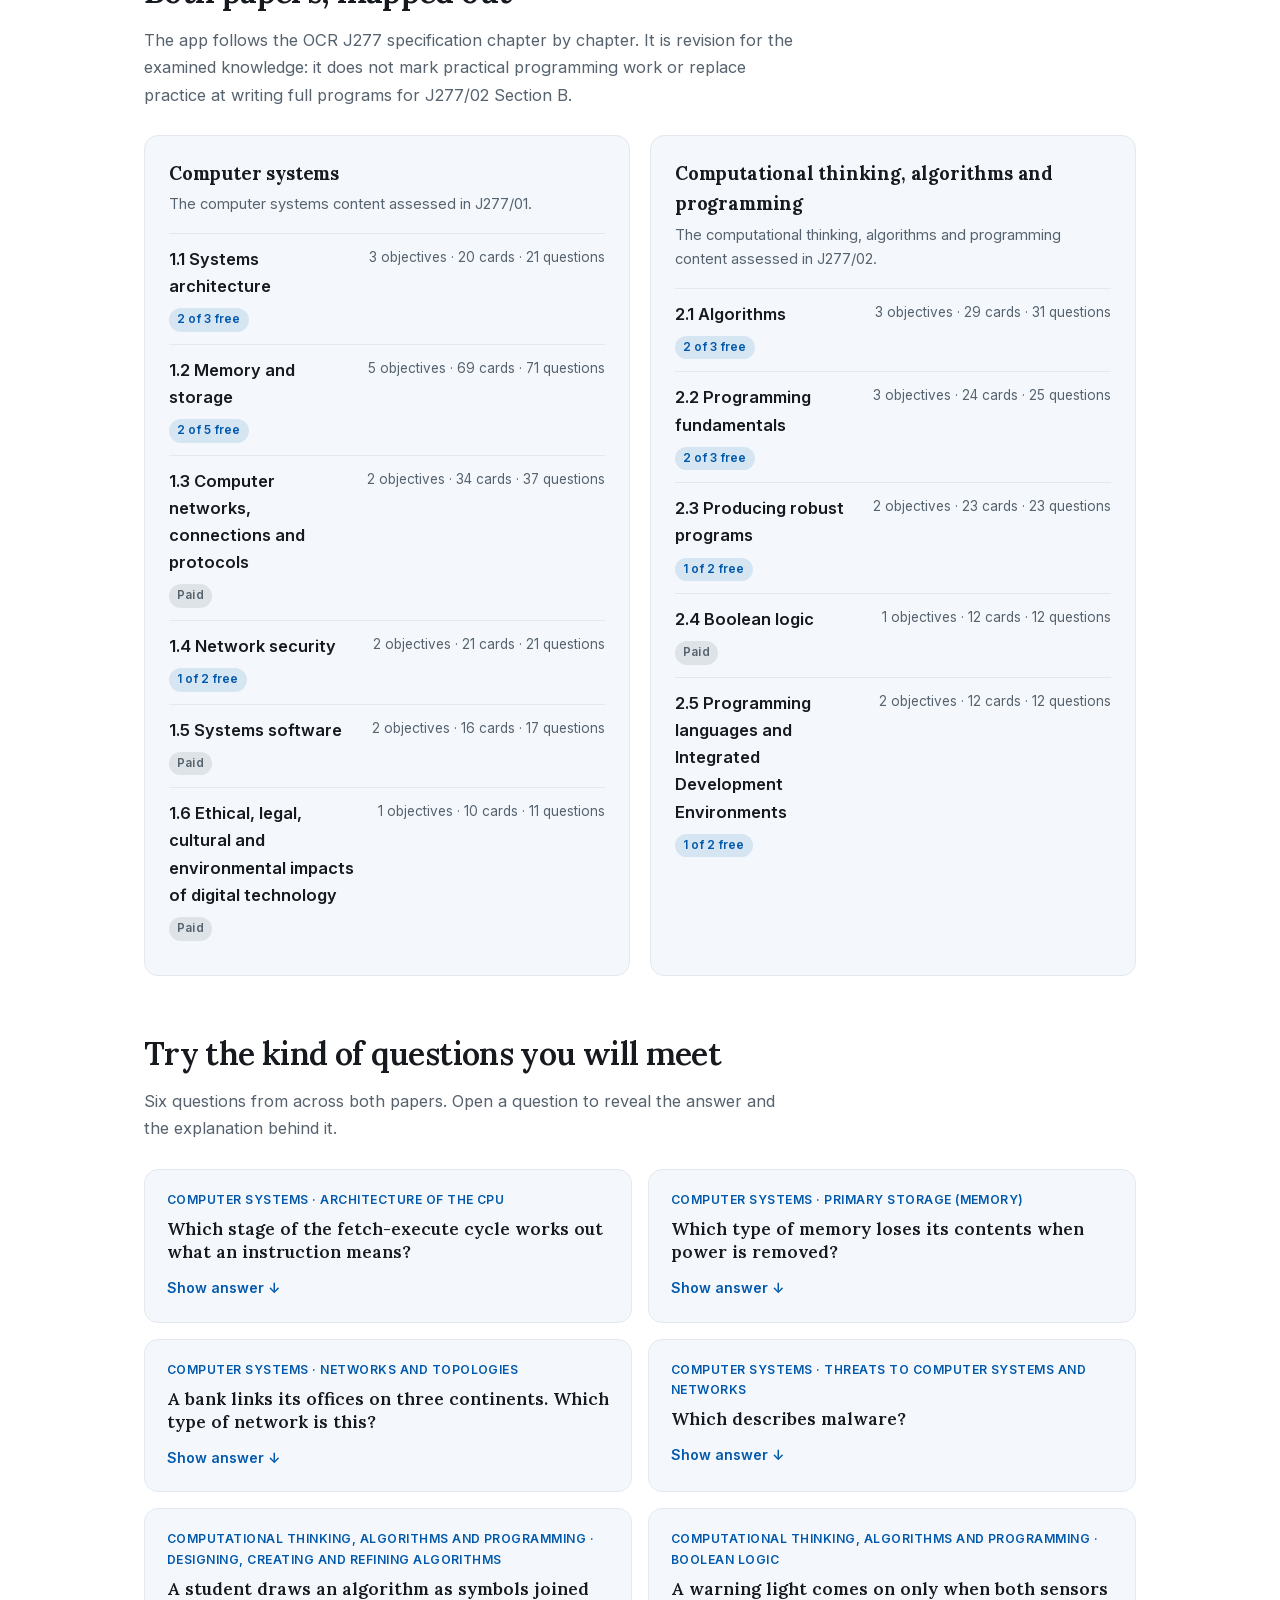
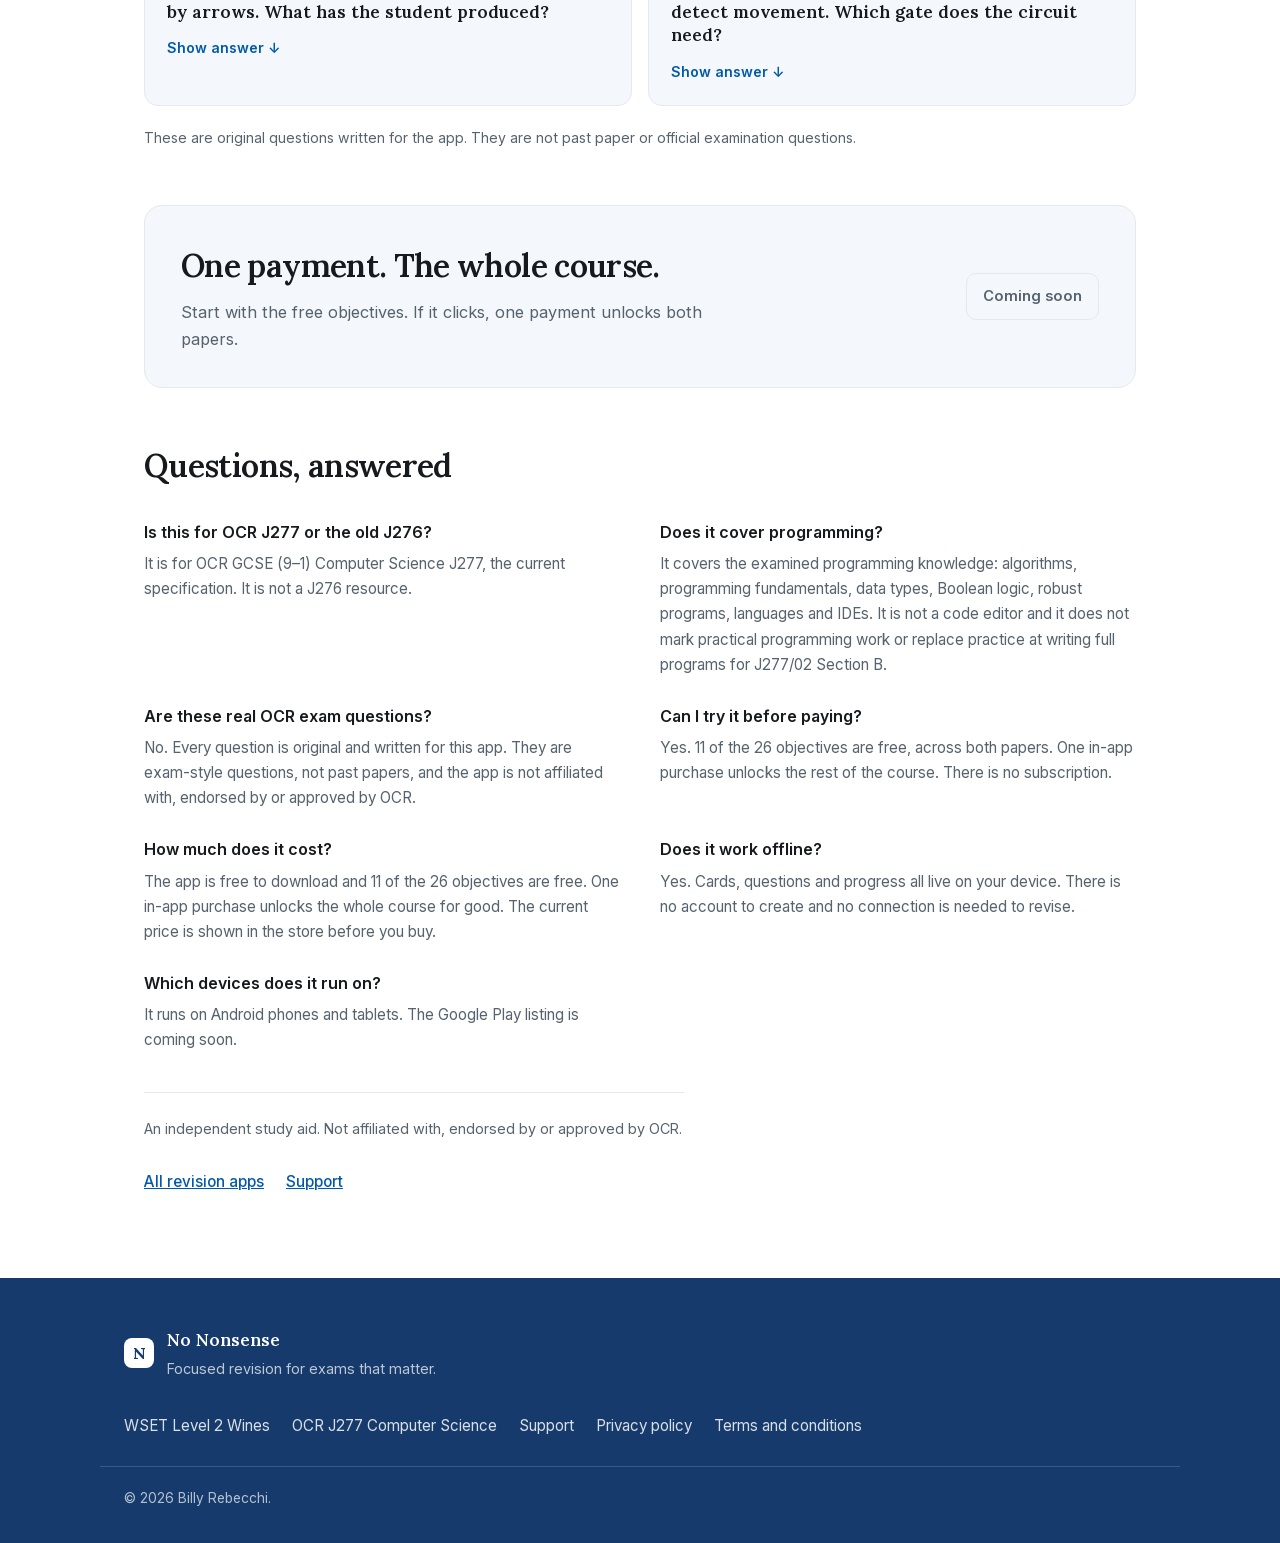
==== commit b1207490: "Publish from revision-app@8beece0fdfb2562973e9d2b795d8e3580d3a6c1d" ====
--- a/gcse-computer-science/index.html
+++ b/gcse-computer-science/index.html
@@ -30,11 +30,11 @@
 
   <link rel="preload" href="/assets/fonts/Inter.woff2" as="font" type="font/woff2" crossorigin>
   <link rel="preload" href="/assets/fonts/Lora.woff2" as="font" type="font/woff2" crossorigin>
-  <link rel="stylesheet" href="/assets/style.css?v=407eec69">
+  <link rel="stylesheet" href="/assets/style.css?v=1703d4db">
   <link rel="icon" href="/favicon.ico" sizes="any">
   <link rel="icon" type="image/png" href="/assets/favicon-32.png" sizes="32x32">
   <link rel="apple-touch-icon" href="/assets/apple-touch-icon.png">
-  <script type="application/ld+json">{"@context":"https://schema.org","@graph":[{"@type":"BreadcrumbList","itemListElement":[{"@type":"ListItem","position":1,"name":"Home","item":"https://nononsenserevision.uk/"},{"@type":"ListItem","position":2,"name":"OCR J277 GCSE Computer Science","item":"https://nononsenserevision.uk/gcse-computer-science/"}]},{"@type":"SoftwareApplication","name":"OCR J277 GCSE Computer Science","applicationCategory":"EducationalApplication","applicationSubCategory":"Revision","operatingSystem":"Android","url":"https://nononsenserevision.uk/gcse-computer-science/","description":"Revise OCR GCSE Computer Science (J277) with 270 flashcards and 281 exam-style questions, each explained. Covers both papers. 11 of 26 objectives free.","inLanguage":"en-GB","image":"https://nononsenserevision.uk/assets/social/j277.png","publisher":{"@id":"https://nononsenserevision.uk/#organisation"},"offers":{"@type":"Offer","price":"0.99","priceCurrency":"GBP","description":"One-off in-app purchase that unlocks the complete course. No subscription."}},{"@type":"FAQPage","mainEntity":[{"@type":"Question","name":"Is this for OCR J277 or the old J276?","acceptedAnswer":{"@type":"Answer","text":"It is for OCR GCSE (9–1) Computer Science J277, the current specification. It is not a J276 resource."}},{"@type":"Question","name":"Does it cover programming?","acceptedAnswer":{"@type":"Answer","text":"It covers the examined programming knowledge: algorithms, programming fundamentals, data types, Boolean logic, robust programs, languages and IDEs. It is not a code editor and it does not mark practical programming work or replace practice at writing full programs for J277/02 Section B."}},{"@type":"Question","name":"Are these real OCR exam questions?","acceptedAnswer":{"@type":"Answer","text":"No. Every question is original and written for this app. They are exam-style questions, not past papers, and the app is not affiliated with, endorsed by or approved by OCR."}},{"@type":"Question","name":"Can I try it before paying?","acceptedAnswer":{"@type":"Answer","text":"Yes. 11 of the 26 objectives are free, across both papers. One in-app purchase unlocks the rest of the course. There is no subscription."}},{"@type":"Question","name":"How much does it cost?","acceptedAnswer":{"@type":"Answer","text":"The app is free to download and 11 of the 26 objectives are free. One in-app purchase unlocks the whole course for good. The current price is shown in Google Play before you buy."}},{"@type":"Question","name":"Does it work offline?","acceptedAnswer":{"@type":"Answer","text":"Yes. Cards, questions and progress all live on your device. There is no account to create and no connection is needed to revise."}},{"@type":"Question","name":"Which devices does it run on?","acceptedAnswer":{"@type":"Answer","text":"It runs on Android phones and tablets. Download it from Google Play."}}]}]}</script>
+  <script type="application/ld+json">{"@context":"https://schema.org","@graph":[{"@type":"BreadcrumbList","itemListElement":[{"@type":"ListItem","position":1,"name":"Home","item":"https://nononsenserevision.uk/"},{"@type":"ListItem","position":2,"name":"OCR J277 GCSE Computer Science","item":"https://nononsenserevision.uk/gcse-computer-science/"}]},{"@type":"SoftwareApplication","name":"OCR J277 GCSE Computer Science","applicationCategory":"EducationalApplication","applicationSubCategory":"Revision","operatingSystem":"Android","url":"https://nononsenserevision.uk/gcse-computer-science/","description":"Revise OCR GCSE Computer Science (J277) with 270 flashcards and 281 exam-style questions, each explained. Covers both papers. 11 of 26 objectives free.","inLanguage":"en-GB","image":"https://nononsenserevision.uk/assets/social/j277.png","publisher":{"@id":"https://nononsenserevision.uk/#organisation"},"offers":{"@type":"Offer","price":"0.99","priceCurrency":"GBP","description":"One-off in-app purchase that unlocks the complete course. No subscription."}},{"@type":"FAQPage","mainEntity":[{"@type":"Question","name":"Is this for OCR J277 or the old J276?","acceptedAnswer":{"@type":"Answer","text":"It is for OCR GCSE (9–1) Computer Science J277, the current specification. It is not a J276 resource."}},{"@type":"Question","name":"Does it cover programming?","acceptedAnswer":{"@type":"Answer","text":"It covers the examined programming knowledge: algorithms, programming fundamentals, data types, Boolean logic, robust programs, languages and IDEs. It is not a code editor and it does not mark practical programming work or replace practice at writing full programs for J277/02 Section B."}},{"@type":"Question","name":"Are these real OCR exam questions?","acceptedAnswer":{"@type":"Answer","text":"No. Every question is original and written for this app. They are exam-style questions, not past papers, and the app is not affiliated with, endorsed by or approved by OCR."}},{"@type":"Question","name":"Can I try it before paying?","acceptedAnswer":{"@type":"Answer","text":"Yes. 11 of the 26 objectives are free, across both papers. One in-app purchase unlocks the rest of the course. There is no subscription."}},{"@type":"Question","name":"How much does it cost?","acceptedAnswer":{"@type":"Answer","text":"The app is free to download and 11 of the 26 objectives are free. One in-app purchase unlocks the whole course for good. The current price is shown in the store before you buy."}},{"@type":"Question","name":"Does it work offline?","acceptedAnswer":{"@type":"Answer","text":"Yes. Cards, questions and progress all live on your device. There is no account to create and no connection is needed to revise."}},{"@type":"Question","name":"Which devices does it run on?","acceptedAnswer":{"@type":"Answer","text":"It runs on Android phones and tablets. The Google Play listing is coming soon."}}]}]}</script>
 </head>
 <body>
   <a class="skip-link" href="#main">Skip to content</a>
@@ -69,15 +69,13 @@
       <h1>OCR J277 Computer Science revision that gets to the point.</h1>
       <p class="product-intro">Both J277 papers, reduced to what you actually need to know. 270 flashcards and 281 exam-style questions across the examined knowledge, with a clear explanation every time. No account, no ads and no connection needed.</p>
       <div class="product-actions">
-        <a class="app-badge play" href="https://play.google.com/store/apps/details?id=uk.co.thebillington.gcse" rel="noopener">
-          <img src="/assets/badges/google-play.png?v=407eec69" alt="Get OCR J277 GCSE Computer Science on Google Play" height="60">
-        </a>
+        <span class="store-soon">Coming soon</span>
       </div>
       <p class="product-proof">No account · No ads · Works offline · One payment</p>
     </div>
     <div class="product-mark">
-      <img class="product-shot" src="/assets/screenshots/j277-home.png?v=407eec69" alt="Screenshot of OCR J277 GCSE Computer Science" width="520" height="1187">
-      <img class="product-icon" src="/assets/icons/j277.png?v=407eec69" alt="" width="76" height="76">
+      <img class="product-shot" src="/assets/screenshots/j277-home.png?v=1703d4db" alt="Screenshot of OCR J277 GCSE Computer Science" width="520" height="1187">
+      <img class="product-icon" src="/assets/icons/j277.png?v=1703d4db" alt="" width="76" height="76">
     </div>
   </header>
 
@@ -315,9 +313,7 @@
       <p>Start with the free objectives. If it clicks, one payment unlocks both papers.</p>
     </div>
     <div class="product-actions">
-        <a class="app-badge play" href="https://play.google.com/store/apps/details?id=uk.co.thebillington.gcse" rel="noopener">
-          <img src="/assets/badges/google-play.png?v=407eec69" alt="Get OCR J277 GCSE Computer Science on Google Play" height="60">
-        </a>
+        <span class="store-soon">Coming soon</span>
     </div>
   </section>
 
@@ -344,7 +340,7 @@
       </div>
       <div class="faq-item">
         <h3>How much does it cost?</h3>
-        <p>The app is free to download and 11 of the 26 objectives are free. One in-app purchase unlocks the whole course for good. The current price is shown in Google Play before you buy.</p>
+        <p>The app is free to download and 11 of the 26 objectives are free. One in-app purchase unlocks the whole course for good. The current price is shown in the store before you buy.</p>
       </div>
       <div class="faq-item">
         <h3>Does it work offline?</h3>
@@ -352,7 +348,7 @@
       </div>
       <div class="faq-item">
         <h3>Which devices does it run on?</h3>
-        <p>It runs on Android phones and tablets. Download it from Google Play.</p>
+        <p>It runs on Android phones and tablets. The Google Play listing is coming soon.</p>
       </div>
     </div>
   </section>
--- a/assets/style.css
+++ b/assets/style.css
@@ -415,6 +415,16 @@
 }
 
 .app-badge.play img { height: 60px; }
+
+.store-soon {
+  display: inline-block;
+  padding: 10px 16px;
+  border: 1px solid var(--line);
+  border-radius: 10px;
+  color: var(--muted);
+  font-size: .92rem;
+  font-weight: 600;
+}
 
 .app-more {
   margin: 18px 0 0;
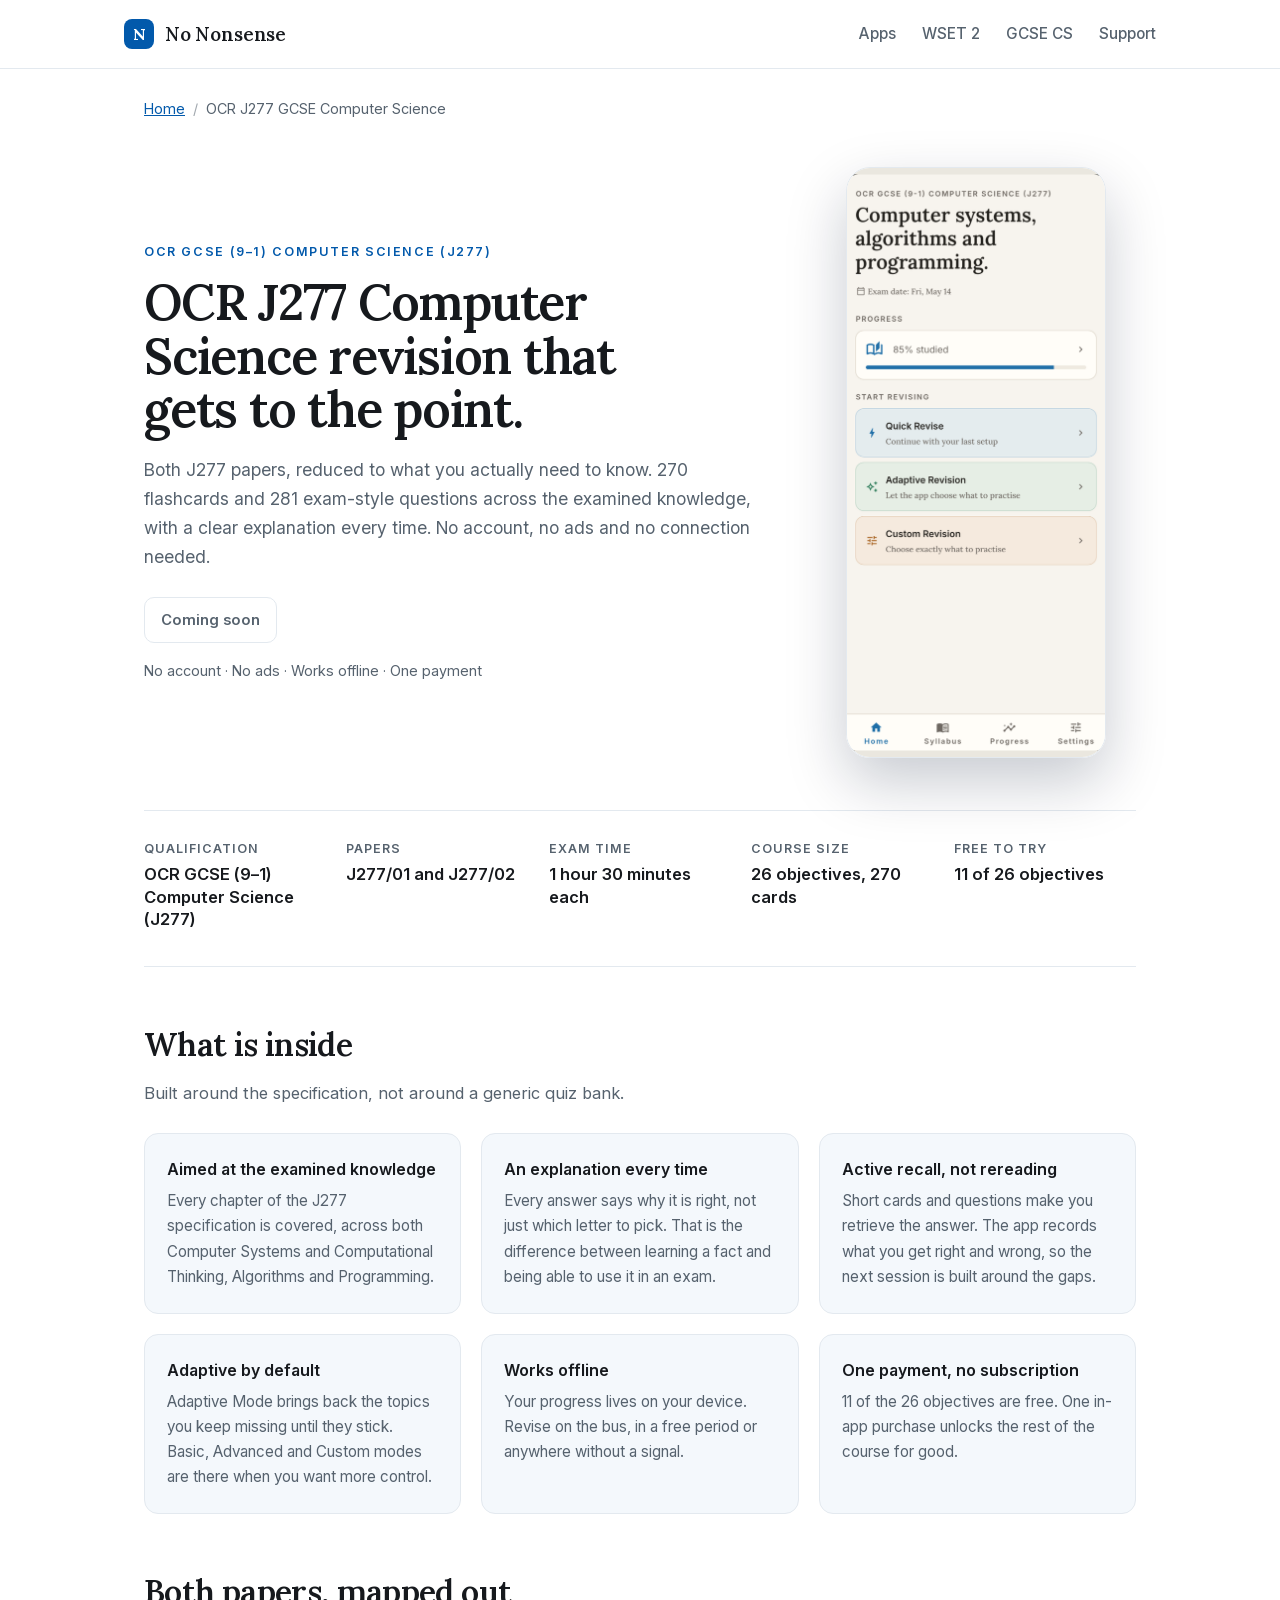
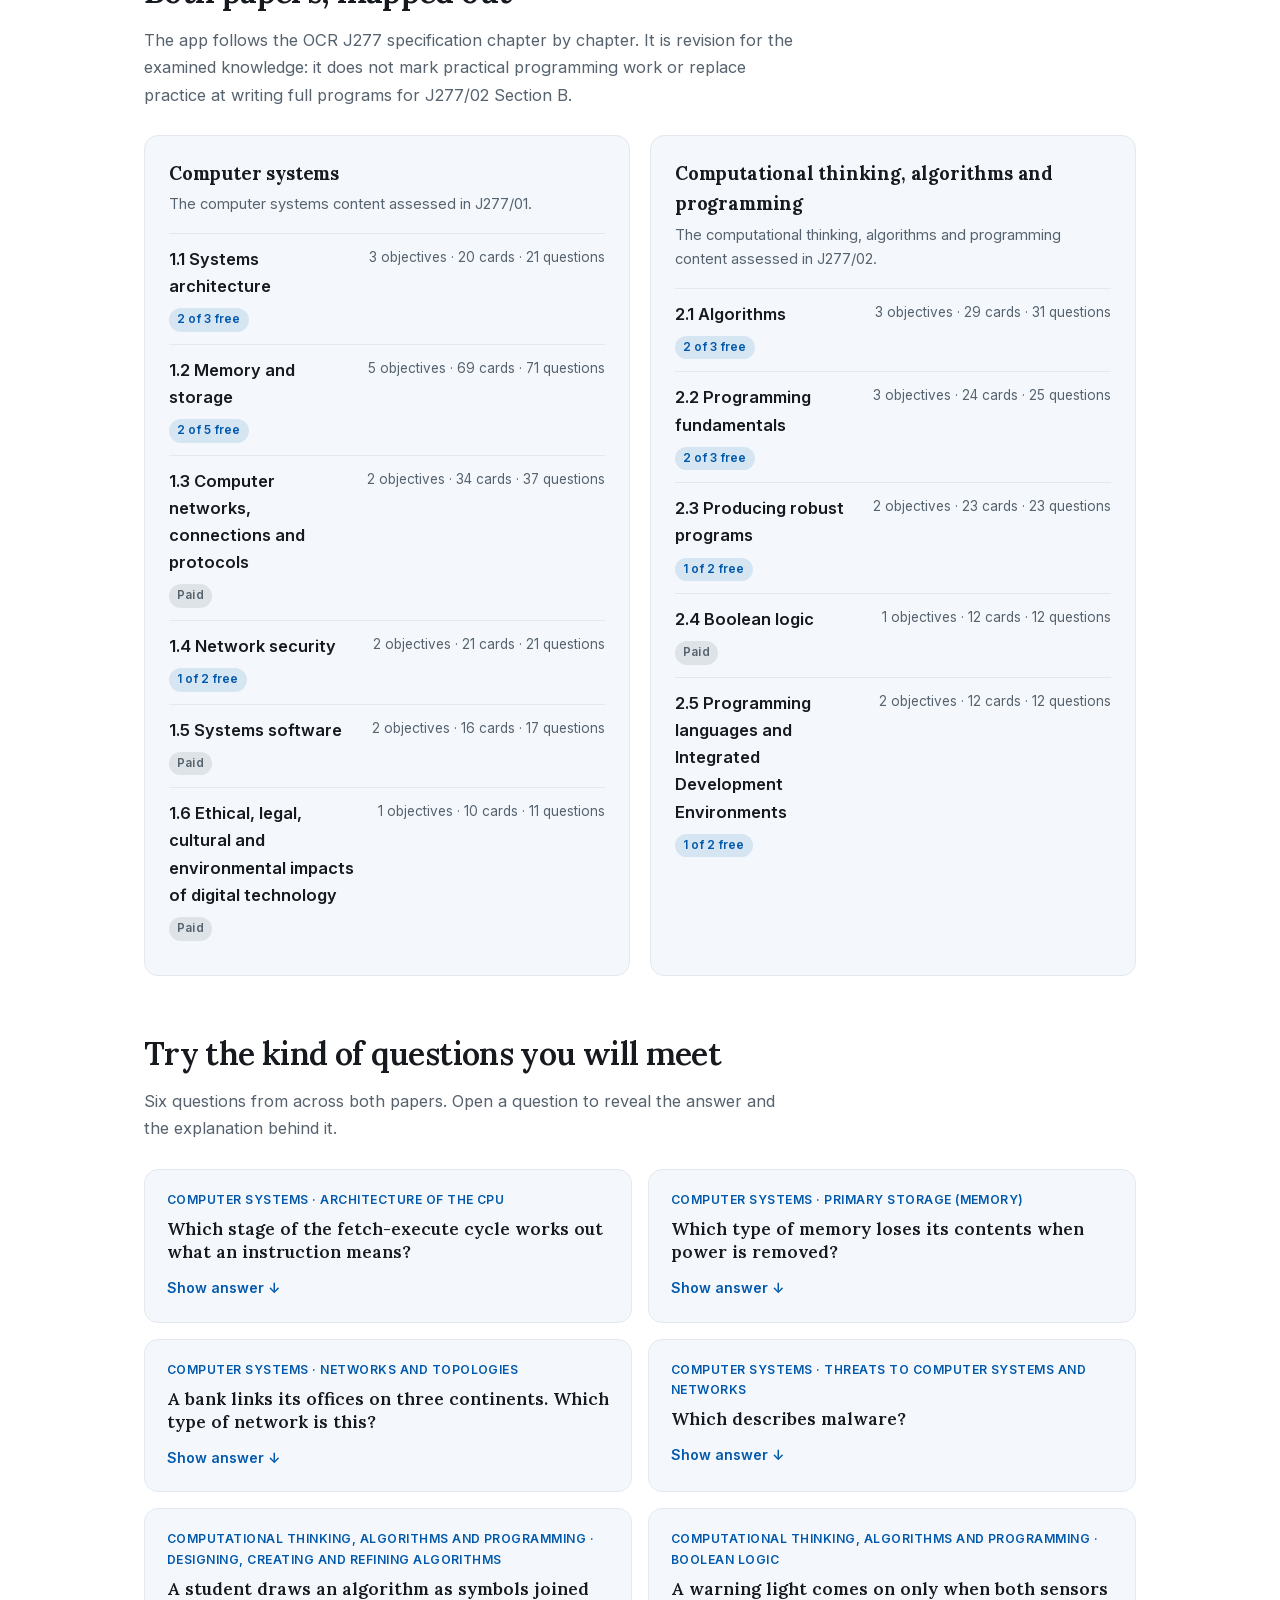
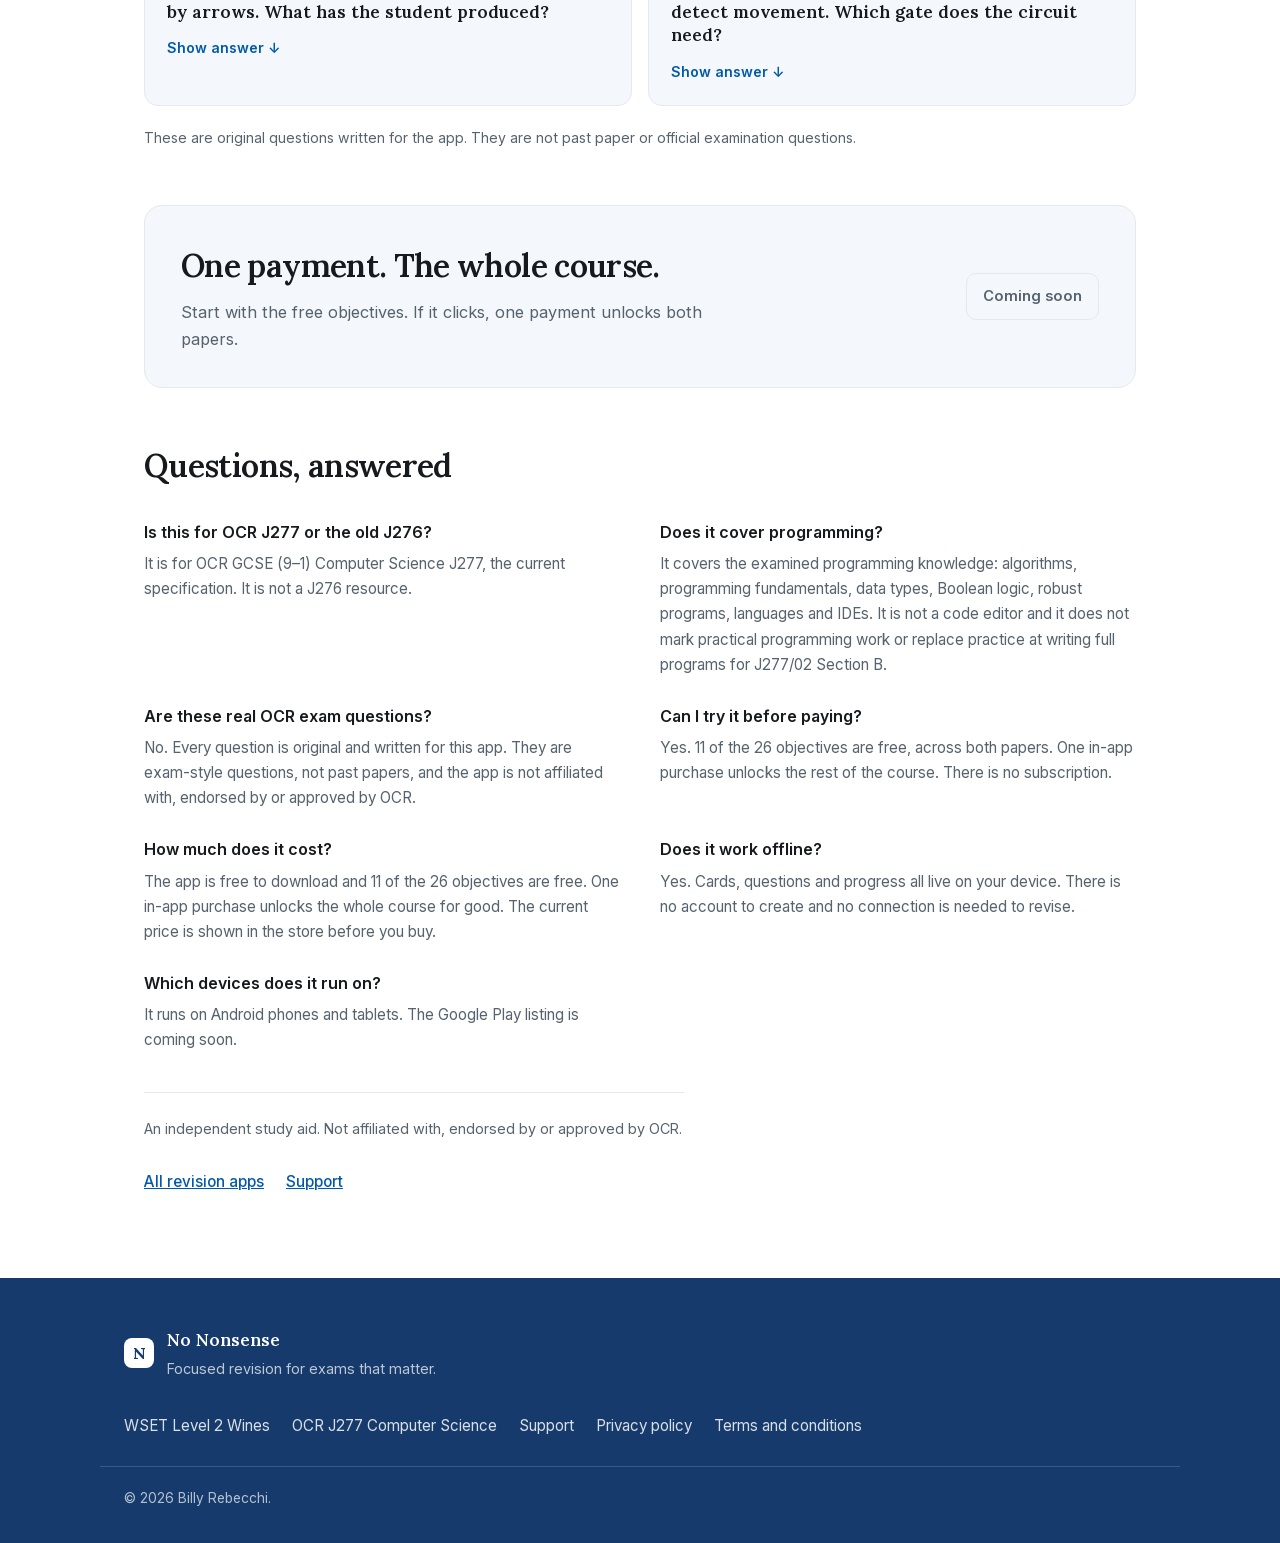
==== commit d6263379: "Publish from revision-app@ad3f5184f0cafb6739ec852d52f31ec26d3aa5bb" ====
--- a/gcse-computer-science/index.html
+++ b/gcse-computer-science/index.html
@@ -30,7 +30,7 @@
 
   <link rel="preload" href="/assets/fonts/Inter.woff2" as="font" type="font/woff2" crossorigin>
   <link rel="preload" href="/assets/fonts/Lora.woff2" as="font" type="font/woff2" crossorigin>
-  <link rel="stylesheet" href="/assets/style.css?v=1703d4db">
+  <link rel="stylesheet" href="/assets/style.css?v=56824261">
   <link rel="icon" href="/favicon.ico" sizes="any">
   <link rel="icon" type="image/png" href="/assets/favicon-32.png" sizes="32x32">
   <link rel="apple-touch-icon" href="/assets/apple-touch-icon.png">
@@ -74,8 +74,7 @@
       <p class="product-proof">No account · No ads · Works offline · One payment</p>
     </div>
     <div class="product-mark">
-      <img class="product-shot" src="/assets/screenshots/j277-home.png?v=1703d4db" alt="Screenshot of OCR J277 GCSE Computer Science" width="520" height="1187">
-      <img class="product-icon" src="/assets/icons/j277.png?v=1703d4db" alt="" width="76" height="76">
+      <img class="product-shot" src="/assets/screenshots/j277-home.png?v=56824261" alt="Screenshot of OCR J277 GCSE Computer Science" width="520" height="1187">
     </div>
   </header>
 
--- a/assets/style.css
+++ b/assets/style.css
@@ -319,16 +319,6 @@
   border: 1px solid var(--line);
 }
 
-.app-shot img.app-logo {
-  position: absolute;
-  bottom: -18px;
-  left: -18px;
-  width: 64px;
-  height: 64px;
-  border-radius: 16px;
-  border: 3px solid var(--paper);
-  box-shadow: 0 10px 24px rgba(4, 20, 45, .3);
-}
 
 .app-name {
   margin: 0 0 4px;
@@ -548,11 +538,6 @@
   box-shadow: 0 10px 24px rgba(4, 20, 45, .3);
 }
 
-.product-mark .product-icon {
-  position: absolute;
-  bottom: -20px;
-  left: -20px;
-}
 
 .product-facts {
   padding: 0 0 8px;
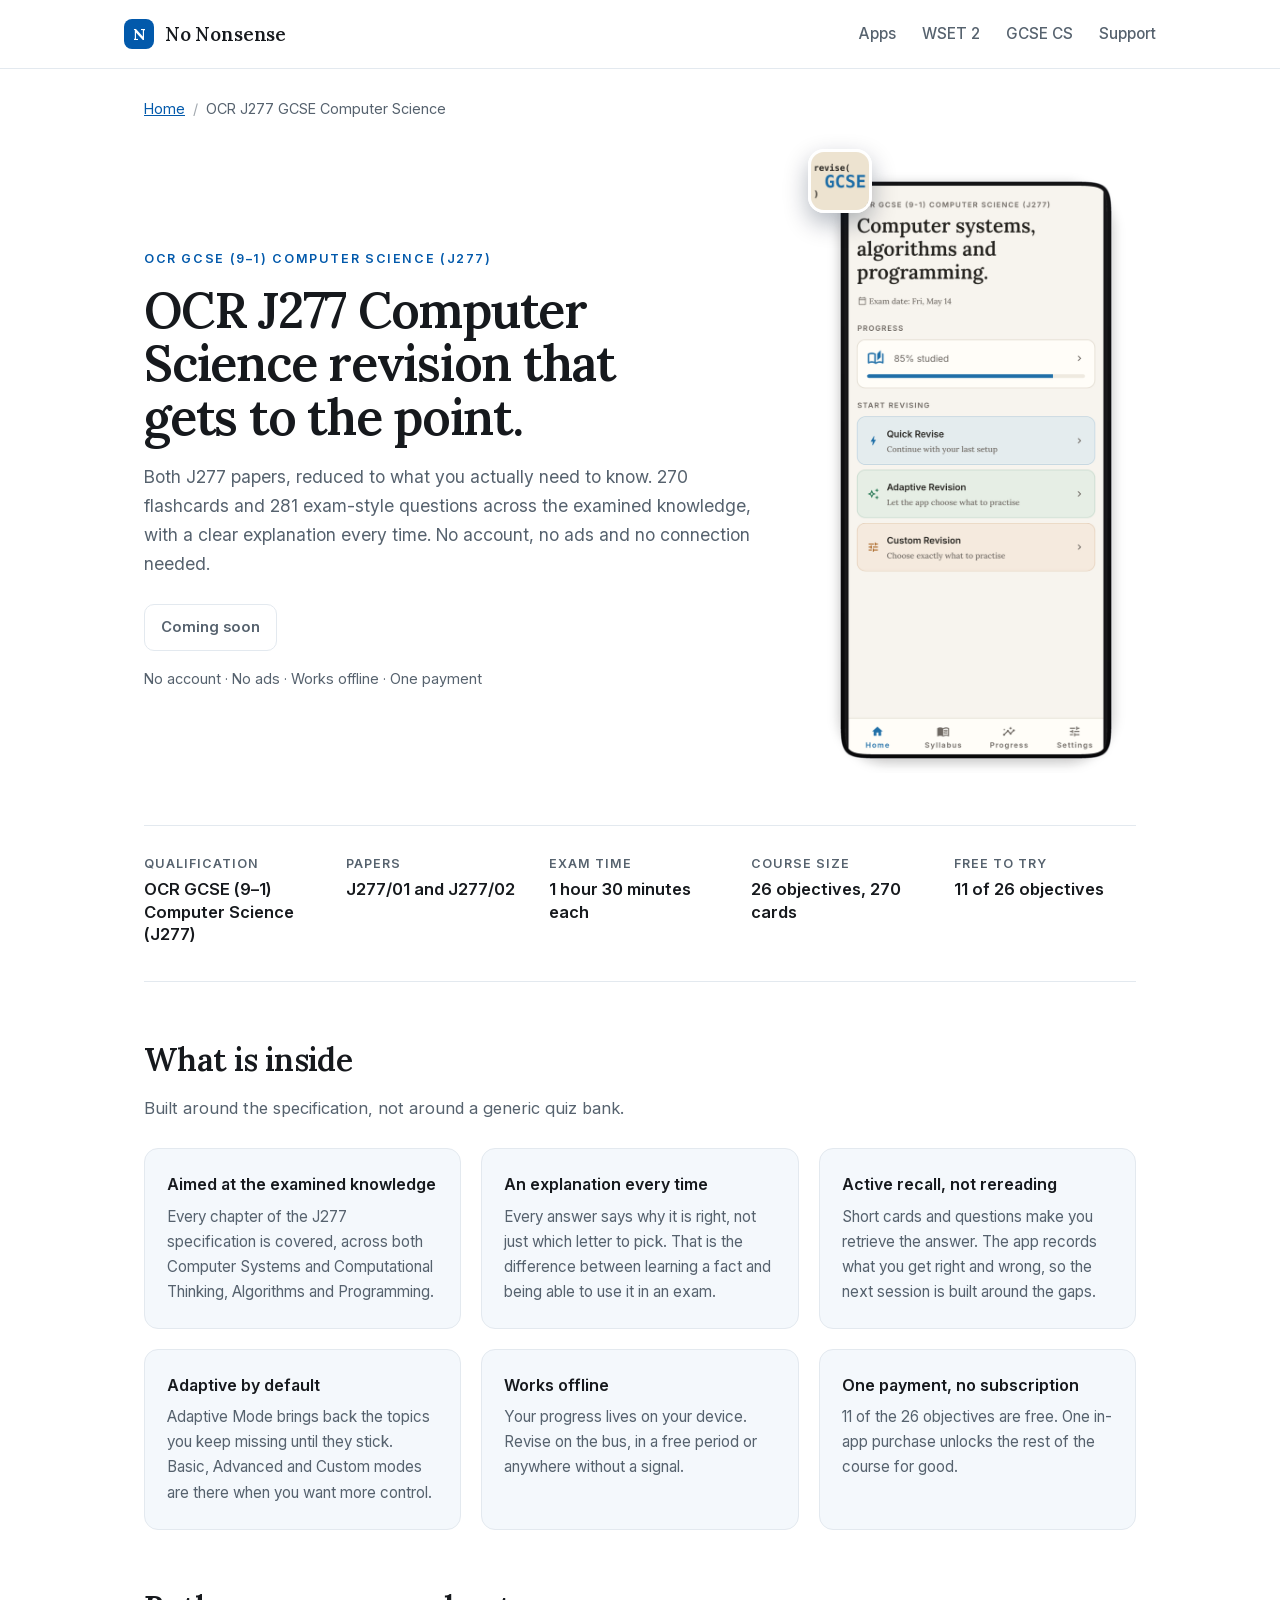
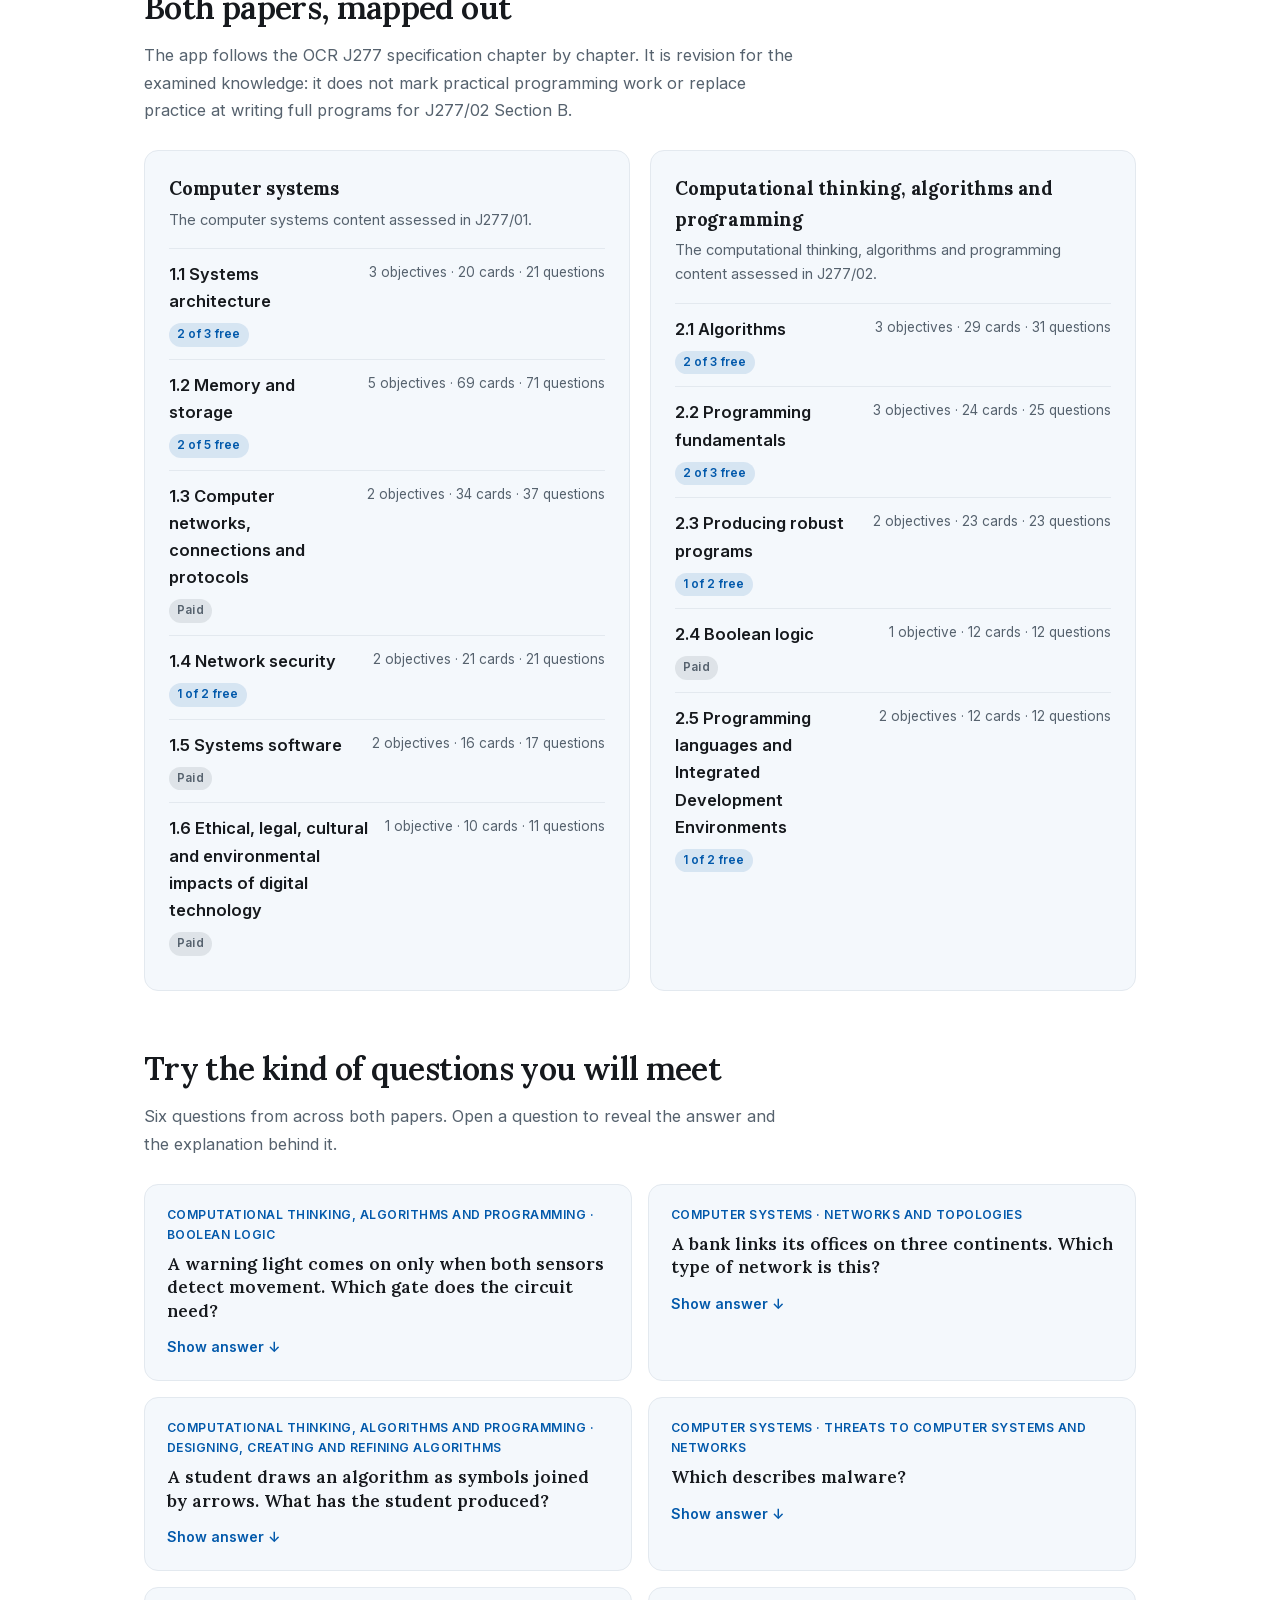
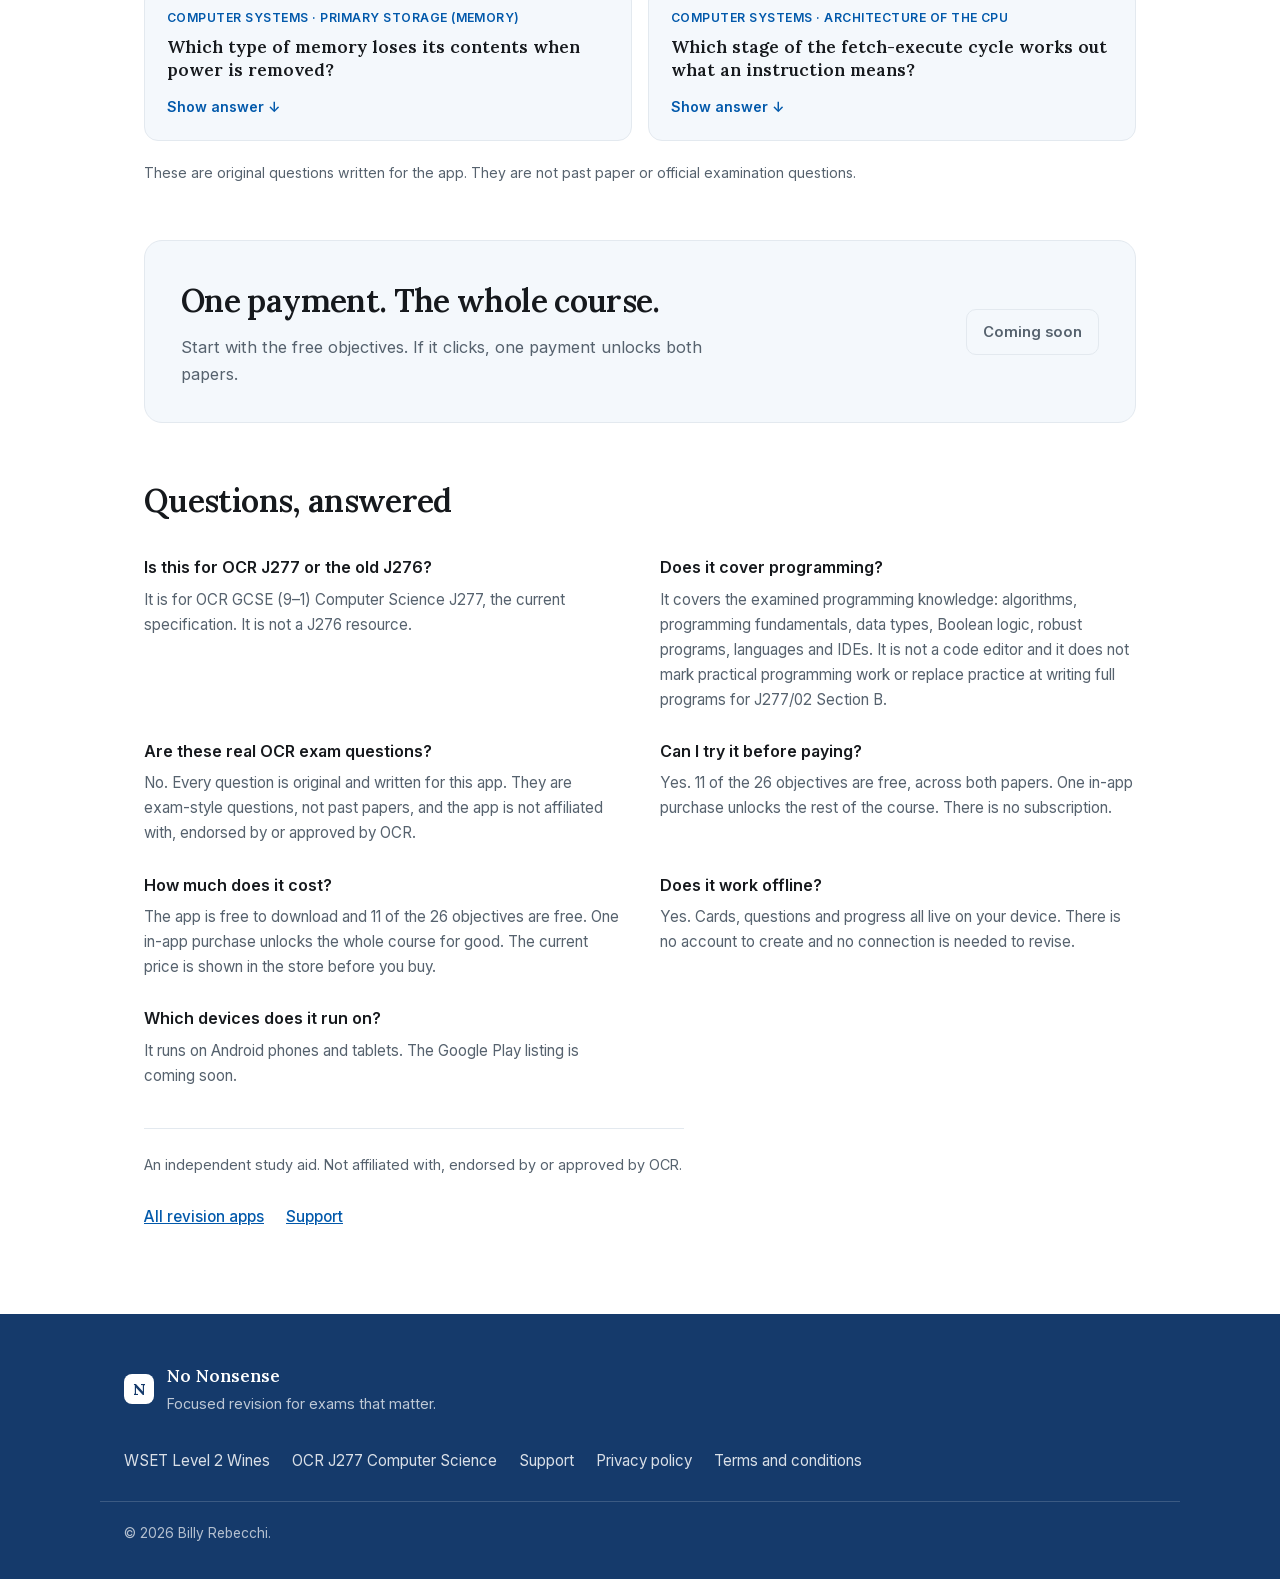
==== commit dc2fb8d7: "Publish from revision-app@c9310f7ac6a8bb51d001fc535c6748aa0de4107d" ====
--- a/gcse-computer-science/index.html
+++ b/gcse-computer-science/index.html
@@ -30,7 +30,7 @@
 
   <link rel="preload" href="/assets/fonts/Inter.woff2" as="font" type="font/woff2" crossorigin>
   <link rel="preload" href="/assets/fonts/Lora.woff2" as="font" type="font/woff2" crossorigin>
-  <link rel="stylesheet" href="/assets/style.css?v=56824261">
+  <link rel="stylesheet" href="/assets/style.css?v=16d3e2df">
   <link rel="icon" href="/favicon.ico" sizes="any">
   <link rel="icon" type="image/png" href="/assets/favicon-32.png" sizes="32x32">
   <link rel="apple-touch-icon" href="/assets/apple-touch-icon.png">
@@ -74,7 +74,11 @@
       <p class="product-proof">No account · No ads · Works offline · One payment</p>
     </div>
     <div class="product-mark">
-      <img class="product-shot" src="/assets/screenshots/j277-home.png?v=56824261" alt="Screenshot of OCR J277 GCSE Computer Science" width="520" height="1187">
+      <picture>
+        <source media="(prefers-color-scheme: dark)" srcset="/assets/screenshots/j277-home-dark.png?v=16d3e2df">
+        <img class="product-shot" src="/assets/screenshots/j277-home-light.png?v=16d3e2df" alt="Screenshot of OCR J277 GCSE Computer Science" width="640" height="1293">
+      </picture>
+      <img class="product-icon" src="/assets/icons/j277.png?v=16d3e2df" alt="" width="64" height="64">
     </div>
   </header>
 
@@ -173,7 +177,7 @@
             </li>
             <li>
               <span class="syllabus-name">1.6 Ethical, legal, cultural and environmental impacts of digital technology</span>
-              <span class="syllabus-count">1 objectives · 10 cards · 11 questions</span>
+              <span class="syllabus-count">1 objective · 10 cards · 11 questions</span>
               <span class="syllabus-badge paid">Paid</span>
             </li>
         </ul>
@@ -199,7 +203,7 @@
             </li>
             <li>
               <span class="syllabus-name">2.4 Boolean logic</span>
-              <span class="syllabus-count">1 objectives · 12 cards · 12 questions</span>
+              <span class="syllabus-count">1 objective · 12 cards · 12 questions</span>
               <span class="syllabus-badge paid">Paid</span>
             </li>
             <li>
@@ -220,6 +224,76 @@
     <div class="sample-list">
       <details class="sample-question">
         <summary>
+          <span class="sample-topic">Computational thinking, algorithms and programming · Boolean logic</span>
+          <span class="sample-prompt">A warning light comes on only when both sensors detect movement. Which gate does the circuit need?</span>
+          <span class="sample-reveal">Show answer</span>
+        </summary>
+        <ol class="sample-answers" type="A">
+            <li class="is-correct">An AND gate, because both inputs must be 1<span class="sample-tick">Correct</span></li>
+            <li>A NOT gate, because it inverts its one input</li>
+            <li>An OR gate, because one input being 1 is enough</li>
+            <li>No gate, because the sensors already send a digital signal</li>
+        </ol>
+        <p class="sample-why"><strong>Why:</strong> An AND gate outputs 1 only when all of its inputs are 1, and outputs 0 for every other combination of inputs.</p>
+      </details>
+      <details class="sample-question">
+        <summary>
+          <span class="sample-topic">Computer systems · Networks and topologies</span>
+          <span class="sample-prompt">A bank links its offices on three continents. Which type of network is this?</span>
+          <span class="sample-reveal">Show answer</span>
+        </summary>
+        <ol class="sample-answers" type="A">
+            <li>A star network with one central switch</li>
+            <li>A local area network on a single site</li>
+            <li>A peer-to-peer network of two computers</li>
+            <li class="is-correct">A wide area network, linking distant sites<span class="sample-tick">Correct</span></li>
+        </ol>
+        <p class="sample-why"><strong>Why:</strong> A local area network covers a single site, such as a school, while a wide area network spans a large geographical area, such as branches across a country.</p>
+      </details>
+      <details class="sample-question">
+        <summary>
+          <span class="sample-topic">Computational thinking, algorithms and programming · Designing, creating and refining algorithms</span>
+          <span class="sample-prompt">A student draws an algorithm as symbols joined by arrows. What has the student produced?</span>
+          <span class="sample-reveal">Show answer</span>
+        </summary>
+        <ol class="sample-answers" type="A">
+            <li>A structure diagram</li>
+            <li>A trace table</li>
+            <li class="is-correct">A flowchart<span class="sample-tick">Correct</span></li>
+            <li>Pseudocode</li>
+        </ol>
+        <p class="sample-why"><strong>Why:</strong> A flowchart represents an algorithm as a diagram of standard symbols joined by arrows, so the order of the steps can be seen.</p>
+      </details>
+      <details class="sample-question">
+        <summary>
+          <span class="sample-topic">Computer systems · Threats to computer systems and networks</span>
+          <span class="sample-prompt">Which describes malware?</span>
+          <span class="sample-reveal">Show answer</span>
+        </summary>
+        <ol class="sample-answers" type="A">
+            <li>A rule that controls who may use a network</li>
+            <li class="is-correct">Software written to harm, disrupt or steal data<span class="sample-tick">Correct</span></li>
+            <li>Hardware that connects a computer to a network</li>
+            <li>Software that keeps a computer&#x27;s files tidy</li>
+        </ol>
+        <p class="sample-why"><strong>Why:</strong> Malware is software designed to cause harm, disrupt a system or steal data. Viruses, trojans, spyware, keyloggers, adware and ransomware are all forms of malware.</p>
+      </details>
+      <details class="sample-question">
+        <summary>
+          <span class="sample-topic">Computer systems · Primary storage (memory)</span>
+          <span class="sample-prompt">Which type of memory loses its contents when power is removed?</span>
+          <span class="sample-reveal">Show answer</span>
+        </summary>
+        <ol class="sample-answers" type="A">
+            <li>Non-volatile memory</li>
+            <li class="is-correct">Volatile memory<span class="sample-tick">Correct</span></li>
+            <li>Secondary storage</li>
+            <li>ROM</li>
+        </ol>
+        <p class="sample-why"><strong>Why:</strong> Volatile memory loses its contents when the computer is switched off. RAM is the main example.</p>
+      </details>
+      <details class="sample-question">
+        <summary>
           <span class="sample-topic">Computer systems · Architecture of the CPU</span>
           <span class="sample-prompt">Which stage of the fetch-execute cycle works out what an instruction means?</span>
           <span class="sample-reveal">Show answer</span>
@@ -231,76 +305,6 @@
             <li>Fetch</li>
         </ol>
         <p class="sample-why"><strong>Why:</strong> The fetch-execute cycle has three stages: fetch the next instruction from memory, decode it to work out what it means, and execute it.</p>
-      </details>
-      <details class="sample-question">
-        <summary>
-          <span class="sample-topic">Computer systems · Primary storage (memory)</span>
-          <span class="sample-prompt">Which type of memory loses its contents when power is removed?</span>
-          <span class="sample-reveal">Show answer</span>
-        </summary>
-        <ol class="sample-answers" type="A">
-            <li>Non-volatile memory</li>
-            <li class="is-correct">Volatile memory<span class="sample-tick">Correct</span></li>
-            <li>Secondary storage</li>
-            <li>ROM</li>
-        </ol>
-        <p class="sample-why"><strong>Why:</strong> Volatile memory loses its contents when the computer is switched off. RAM is the main example.</p>
-      </details>
-      <details class="sample-question">
-        <summary>
-          <span class="sample-topic">Computer systems · Networks and topologies</span>
-          <span class="sample-prompt">A bank links its offices on three continents. Which type of network is this?</span>
-          <span class="sample-reveal">Show answer</span>
-        </summary>
-        <ol class="sample-answers" type="A">
-            <li>A star network with one central switch</li>
-            <li>A local area network on a single site</li>
-            <li>A peer-to-peer network of two computers</li>
-            <li class="is-correct">A wide area network, linking distant sites<span class="sample-tick">Correct</span></li>
-        </ol>
-        <p class="sample-why"><strong>Why:</strong> A local area network covers a single site, such as a school, while a wide area network spans a large geographical area, such as branches across a country.</p>
-      </details>
-      <details class="sample-question">
-        <summary>
-          <span class="sample-topic">Computer systems · Threats to computer systems and networks</span>
-          <span class="sample-prompt">Which describes malware?</span>
-          <span class="sample-reveal">Show answer</span>
-        </summary>
-        <ol class="sample-answers" type="A">
-            <li>A rule that controls who may use a network</li>
-            <li class="is-correct">Software written to harm, disrupt or steal data<span class="sample-tick">Correct</span></li>
-            <li>Hardware that connects a computer to a network</li>
-            <li>Software that keeps a computer&#x27;s files tidy</li>
-        </ol>
-        <p class="sample-why"><strong>Why:</strong> Malware is software designed to cause harm, disrupt a system or steal data. Viruses, trojans, spyware, keyloggers, adware and ransomware are all forms of malware.</p>
-      </details>
-      <details class="sample-question">
-        <summary>
-          <span class="sample-topic">Computational thinking, algorithms and programming · Designing, creating and refining algorithms</span>
-          <span class="sample-prompt">A student draws an algorithm as symbols joined by arrows. What has the student produced?</span>
-          <span class="sample-reveal">Show answer</span>
-        </summary>
-        <ol class="sample-answers" type="A">
-            <li>A structure diagram</li>
-            <li>A trace table</li>
-            <li class="is-correct">A flowchart<span class="sample-tick">Correct</span></li>
-            <li>Pseudocode</li>
-        </ol>
-        <p class="sample-why"><strong>Why:</strong> A flowchart represents an algorithm as a diagram of standard symbols joined by arrows, so the order of the steps can be seen.</p>
-      </details>
-      <details class="sample-question">
-        <summary>
-          <span class="sample-topic">Computational thinking, algorithms and programming · Boolean logic</span>
-          <span class="sample-prompt">A warning light comes on only when both sensors detect movement. Which gate does the circuit need?</span>
-          <span class="sample-reveal">Show answer</span>
-        </summary>
-        <ol class="sample-answers" type="A">
-            <li class="is-correct">An AND gate, because both inputs must be 1<span class="sample-tick">Correct</span></li>
-            <li>A NOT gate, because it inverts its one input</li>
-            <li>An OR gate, because one input being 1 is enough</li>
-            <li>No gate, because the sensors already send a digital signal</li>
-        </ol>
-        <p class="sample-why"><strong>Why:</strong> An AND gate outputs 1 only when all of its inputs are 1, and outputs 0 for every other combination of inputs.</p>
       </details>
     </div>
     <p class="sample-note">These are original questions written for the app. They are not past paper or official examination questions.</p>
--- a/assets/style.css
+++ b/assets/style.css
@@ -304,19 +304,36 @@
   box-shadow: var(--shadow);
 }
 
+.app-shot,
+.product-mark {
+  position: relative;
+}
+
 .app-shot {
-  position: relative;
   width: 100%;
-  max-width: 200px;
+  max-width: 230px;
   margin: 0 auto 20px;
 }
+
+.app-shot picture,
+.product-mark picture { display: block; }
 
 .app-shot img {
   display: block;
   width: 100%;
   height: auto;
-  border-radius: 16px;
-  border: 1px solid var(--line);
+}
+
+.app-shot img.app-logo {
+  position: absolute;
+  top: -16px;
+  left: -16px;
+  z-index: 3;
+  width: 56px;
+  height: 56px;
+  border-radius: 14px;
+  border: 3px solid var(--paper);
+  box-shadow: 0 10px 24px rgba(4, 20, 45, .3);
 }
 
 
@@ -514,26 +531,26 @@
 }
 
 .product-mark {
-  position: relative;
   justify-self: center;
   width: 100%;
-  max-width: 260px;
+  max-width: 300px;
 }
 
 .product-shot {
   display: block;
   width: 100%;
   height: auto;
-  border-radius: 24px;
-  border: 1px solid var(--line);
-  box-shadow: 0 24px 60px rgba(4, 20, 45, .22);
 }
 
 .product-icon {
+  position: absolute;
+  top: -18px;
+  left: -18px;
+  z-index: 3;
   display: block;
-  width: 76px;
-  height: 76px;
-  border-radius: 18px;
+  width: 64px;
+  height: 64px;
+  border-radius: 16px;
   border: 3px solid var(--paper);
   box-shadow: 0 10px 24px rgba(4, 20, 45, .3);
 }
@@ -1105,9 +1122,40 @@
 /* Four nav links plus the wordmark do not fit on a phone, and a wrapped
    masthead is better than one that runs off the edge. */
 @media (max-width: 560px) {
-  .masthead-inner { flex-wrap: wrap; gap: 12px; padding: 14px 0; }
-  .masthead-nav { gap: 18px; }
-  .masthead-nav a { font-size: .9rem; }
+  .masthead-inner {
+    flex-wrap: wrap;
+    gap: 8px;
+    min-height: 0;
+    padding: 10px 24px 0;
+  }
+
+  .wordmark {
+    font-size: 1.08rem;
+  }
+
+  .wordmark-mark {
+    width: 28px;
+    height: 28px;
+    font-size: .95rem;
+  }
+
+  .masthead-nav {
+    width: 100%;
+    justify-content: space-between;
+    gap: 12px;
+    padding: 9px 0 11px;
+    border-top: 1px solid var(--line);
+    overflow-x: auto;
+    scrollbar-width: none;
+  }
+
+  .masthead-nav::-webkit-scrollbar { display: none; }
+
+  .masthead-nav a {
+    flex: 0 0 auto;
+    font-size: .88rem;
+    white-space: nowrap;
+  }
 }
 
 @media (max-width: 860px) {
@@ -1119,7 +1167,7 @@
   .highlight-list { grid-template-columns: 1fr; }
   .app-grid { grid-template-columns: 1fr; }
   .app { padding: 28px 24px; }
-  .app-shot { max-width: 258px; }
+  .app-shot { max-width: 240px; }
   .footer-inner { flex-direction: column; }
   .product-hero { grid-template-columns: 1fr; gap: 40px; }
   .product-mark { justify-self: start; }
@@ -1136,4 +1184,32 @@
   .feature-grid { grid-template-columns: 1fr; }
   .product { padding-left: 20px; padding-right: 20px; }
   .product-cta { padding: 26px 22px; }
-}
+  .syllabus-section { padding: 18px 18px 20px; }
+  .syllabus-list li {
+    grid-template-columns: 1fr;
+    gap: 2px;
+    padding: 13px 0;
+  }
+  .syllabus-count {
+    text-align: left;
+    font-size: .84rem;
+  }
+  .syllabus-badge {
+    grid-column: 1;
+    justify-self: start;
+    margin-top: 5px;
+  }
+}
+
+/* Very narrow phones: the two-icon hero mark must not force the page wider
+   than the viewport, or the headline is clipped. */
+@media (max-width: 380px) {
+  .hero-mark { width: 260px; height: 190px; }
+  .hero-mark .hero-app-primary { width: 170px; height: 170px; }
+  .hero-mark .hero-app-secondary {
+    width: 90px;
+    height: 90px;
+    border-width: 3px;
+    border-radius: 22px;
+  }
+}
